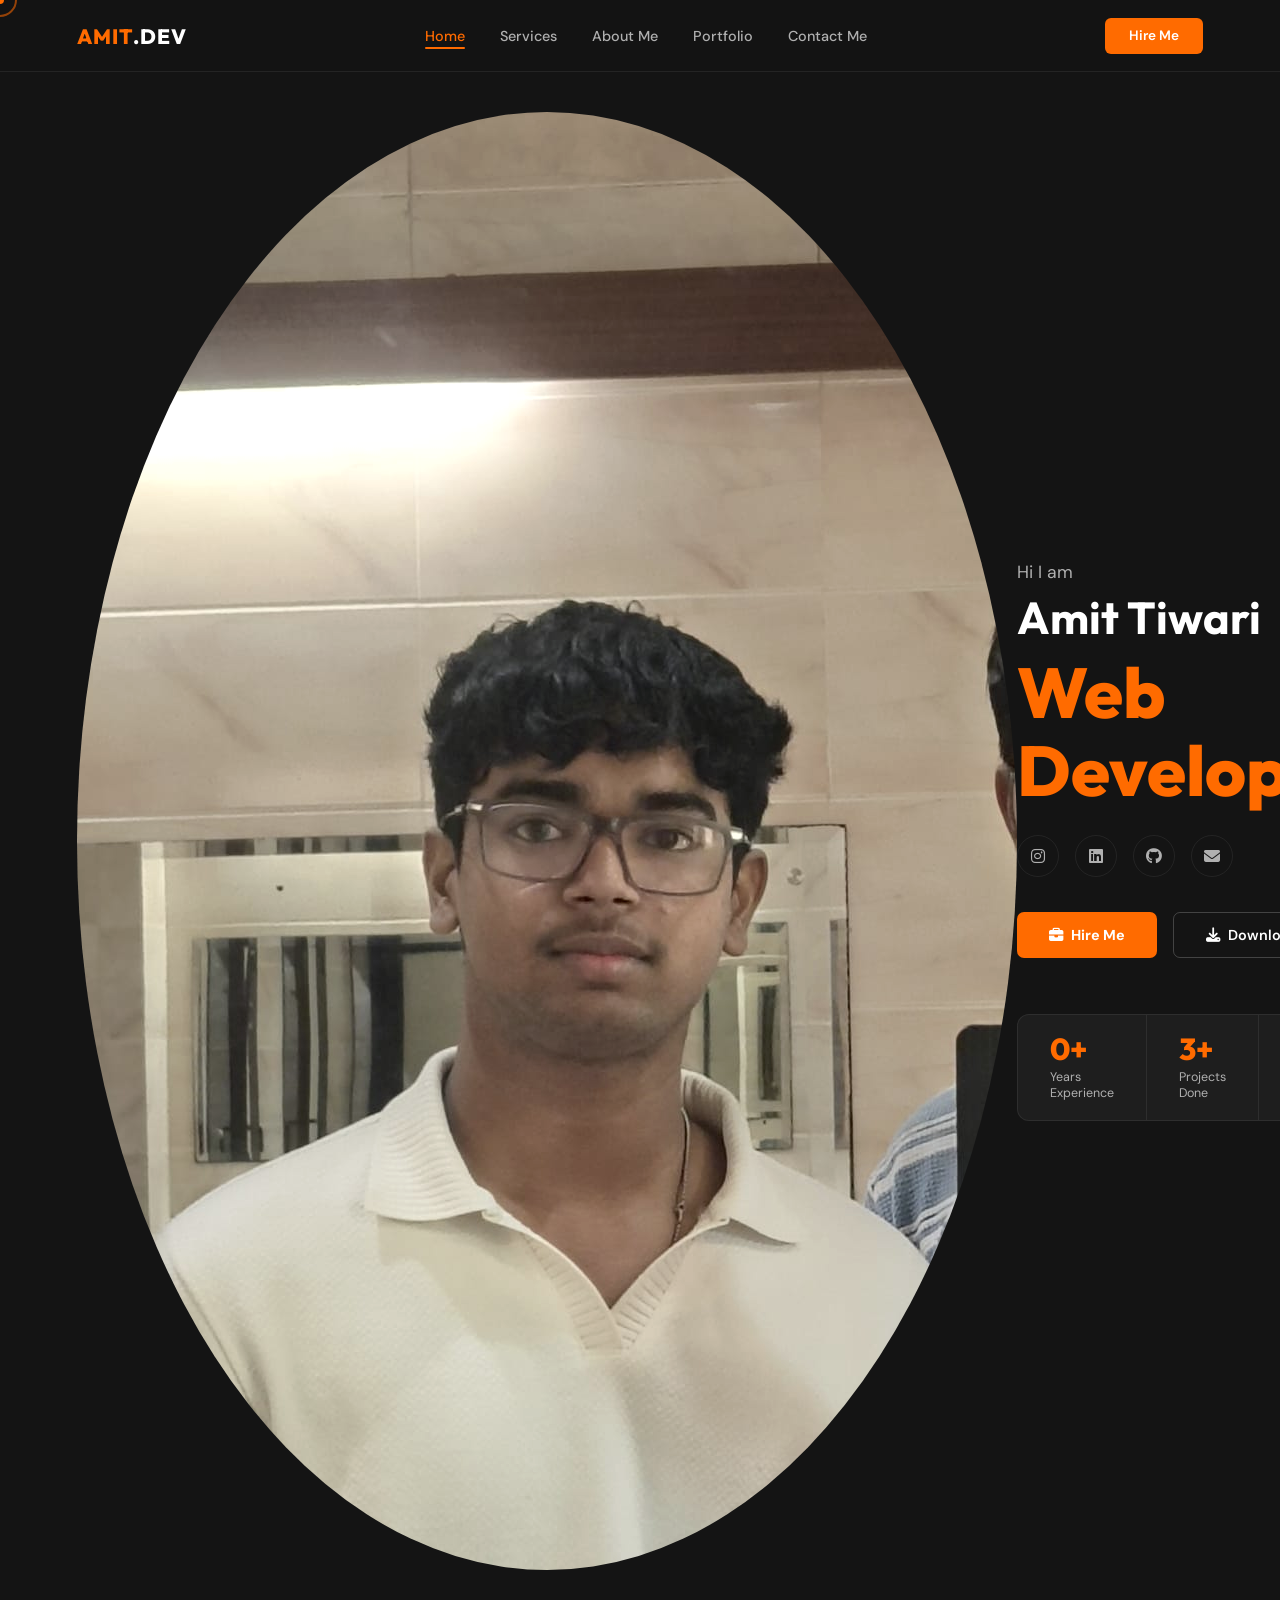
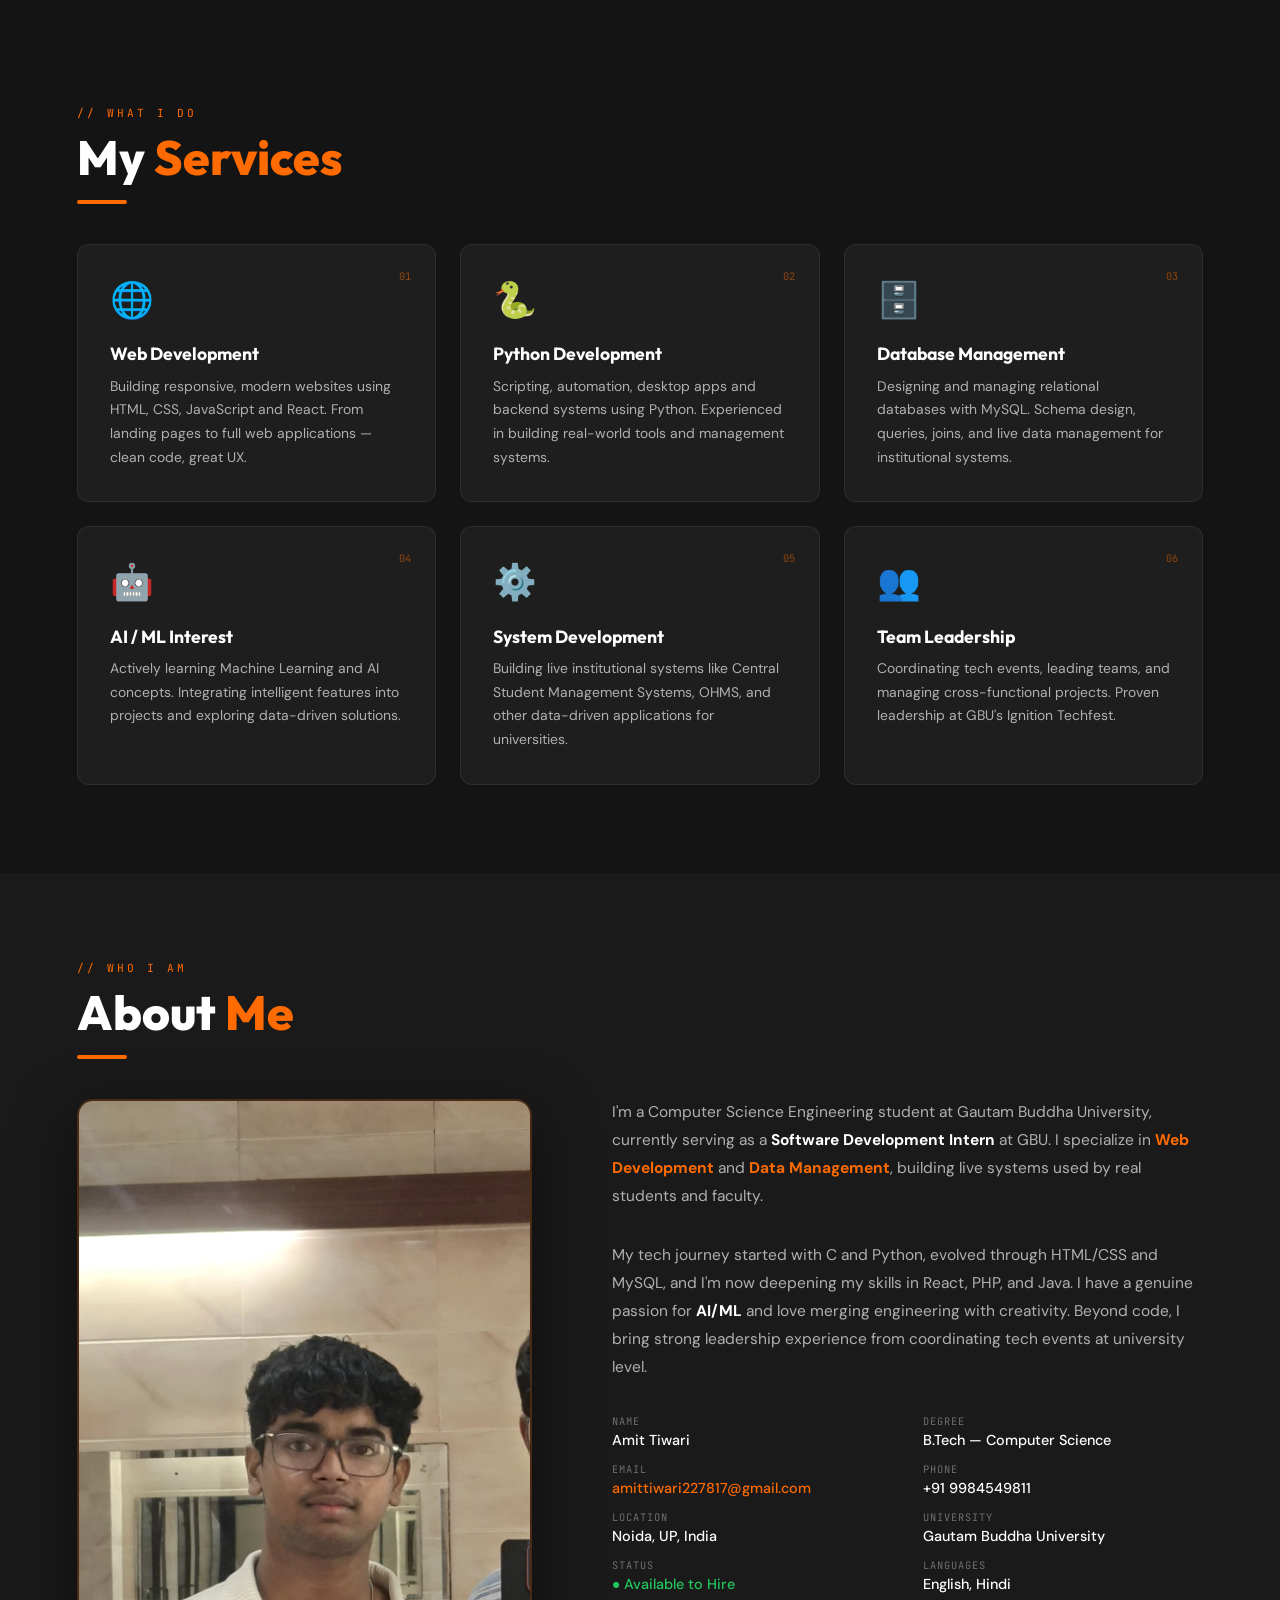
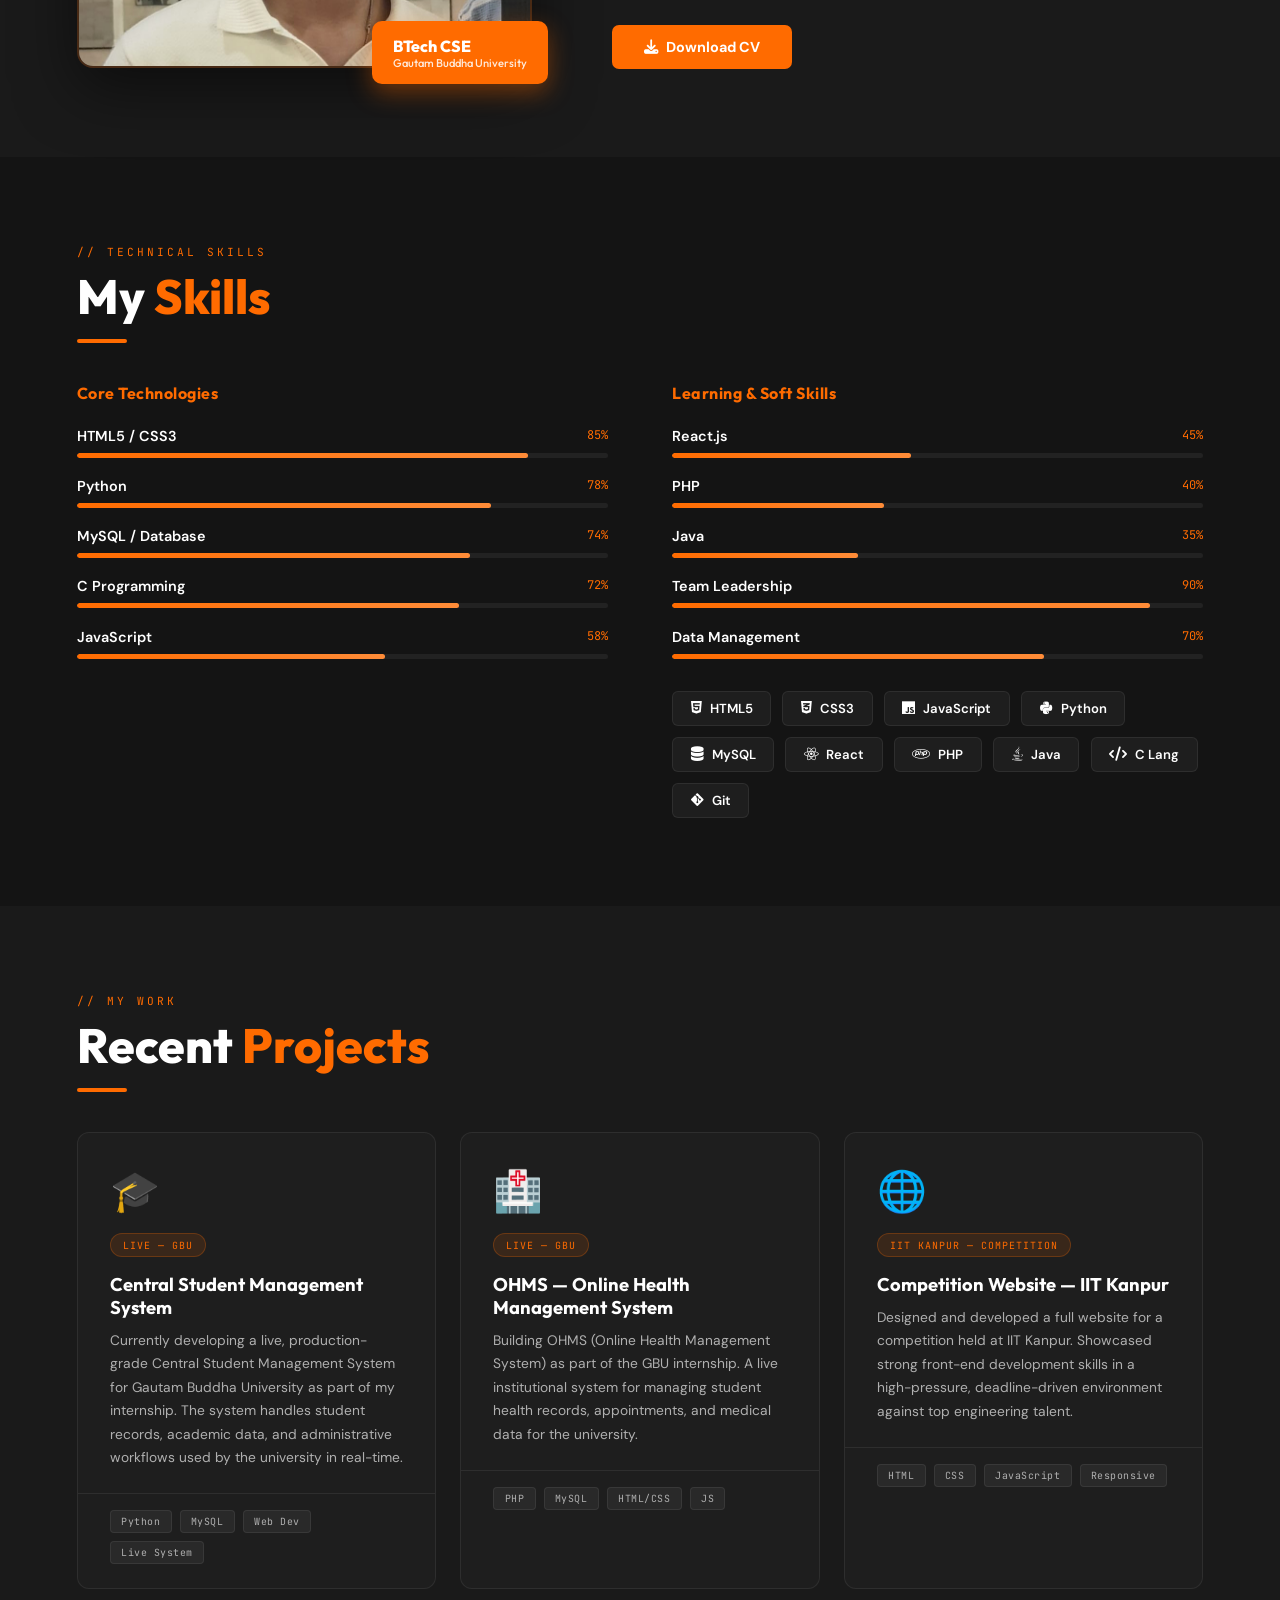
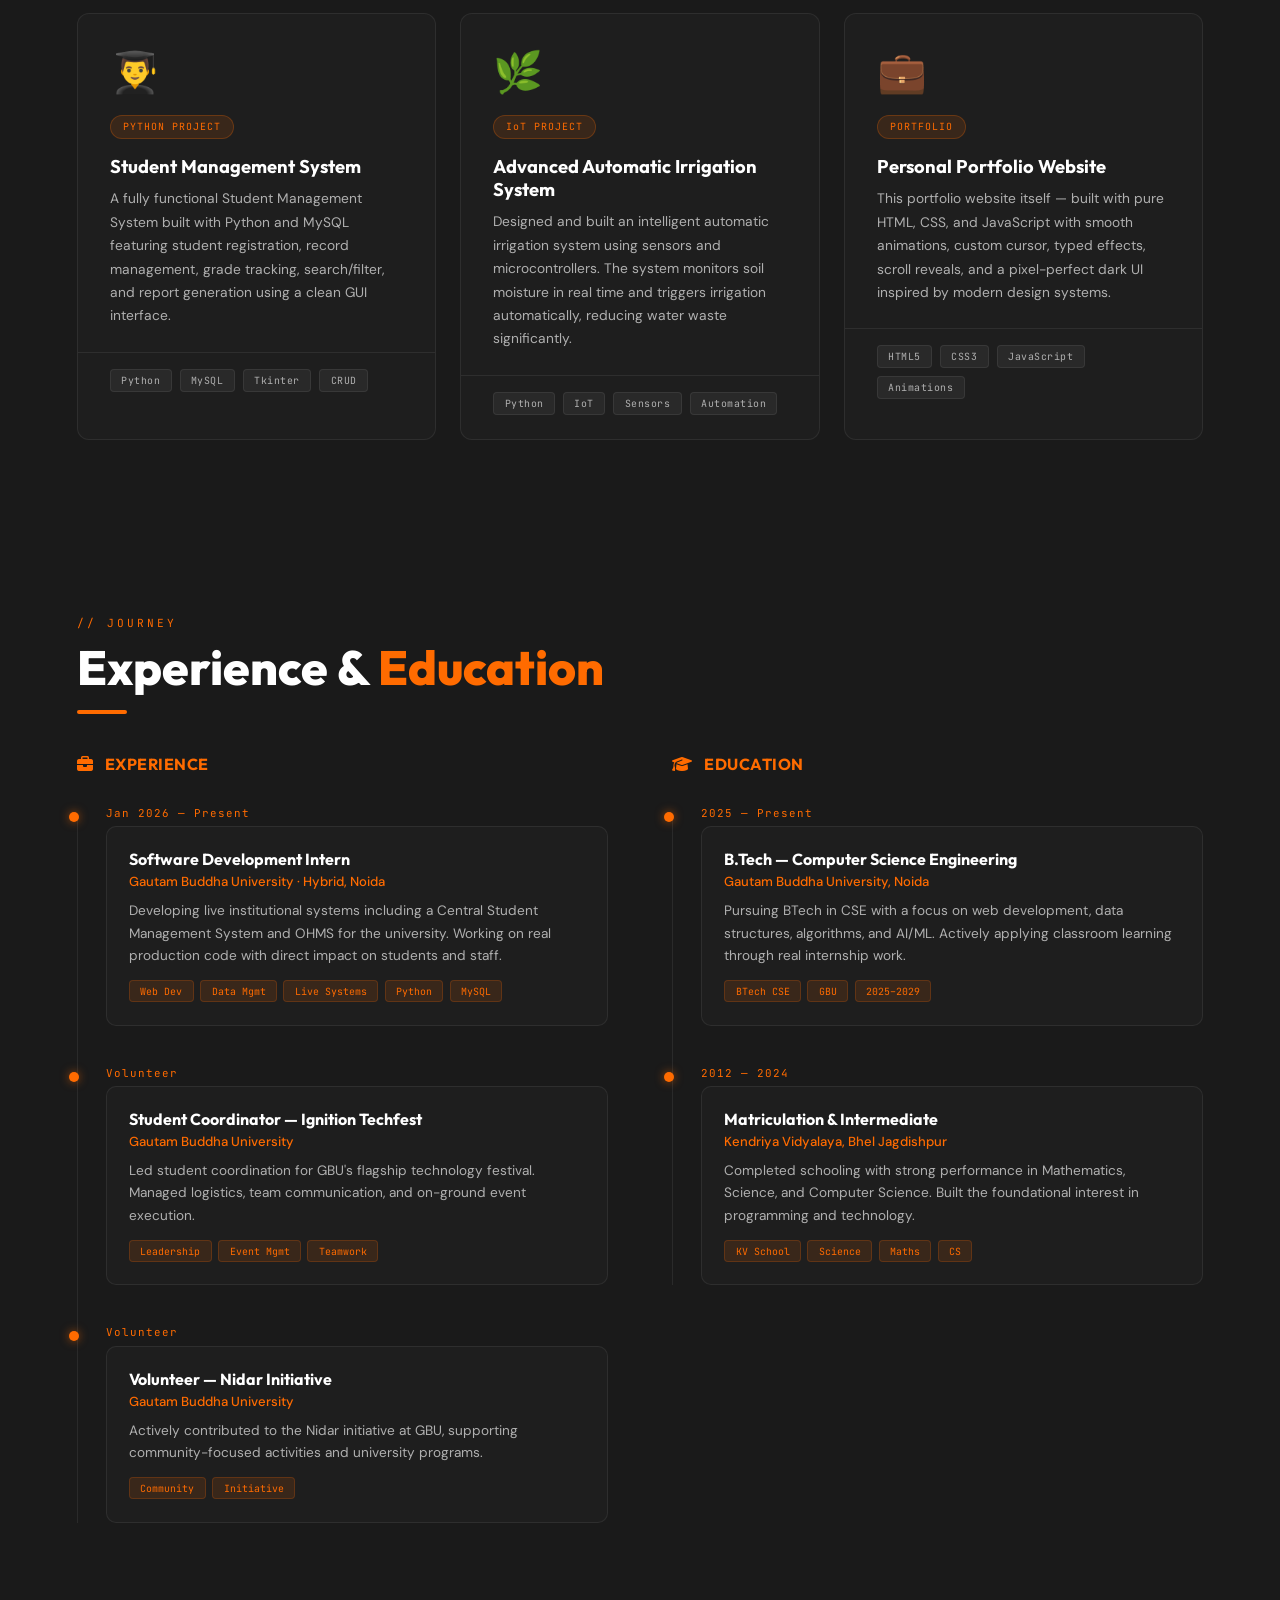
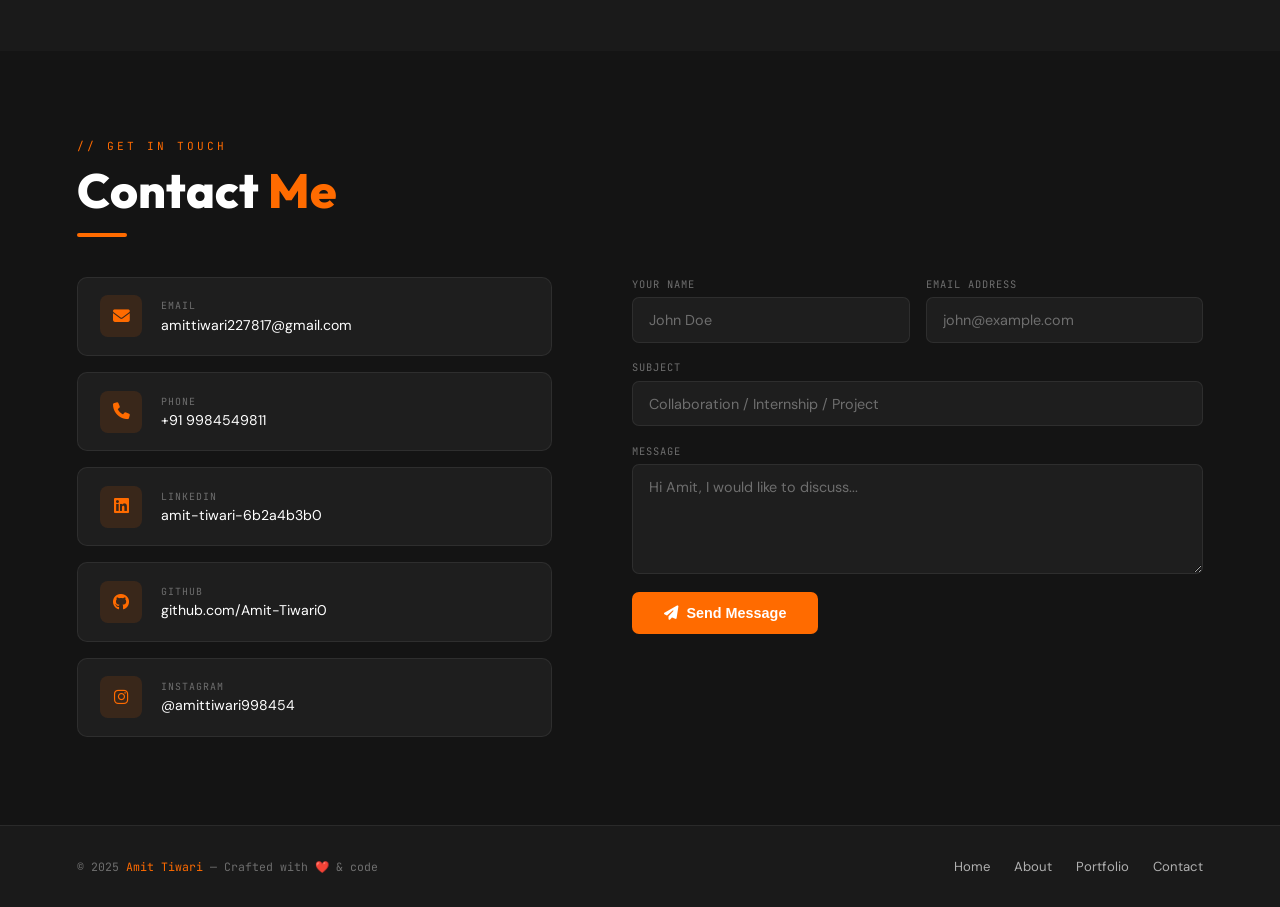
==== index.html @ 2ab27f6c "Rename index (2).html to index.html" ====
<!DOCTYPE html>
<html lang="en">
<head>
  <meta charset="UTF-8"/>
  <meta name="viewport" content="width=device-width, initial-scale=1.0"/>
  <title>Amit Tiwari — Web Developer & CSE Student</title>
  <link href="https://fonts.googleapis.com/css2?family=Outfit:wght@400;500;600;700;800;900&family=DM+Sans:wght@400;500;600&family=JetBrains+Mono:wght@400;500&display=swap" rel="stylesheet"/>
  <link rel="stylesheet" href="https://cdnjs.cloudflare.com/ajax/libs/font-awesome/6.5.0/css/all.min.css"/>
  <link rel="stylesheet" href="style.css"/>
</head>
<body>

<!-- CURSOR -->
<div class="cursor-dot"></div>
<div class="cursor-ring"></div>

<!-- NAVBAR -->
<nav id="navbar">
  <a href="#home" class="nav-logo">AMIT<span>.DEV</span></a>
  <ul class="nav-links">
    <li><a href="#home" class="active">Home</a></li>
    <li><a href="#services">Services</a></li>
    <li><a href="#about">About Me</a></li>
    <li><a href="#portfolio">Portfolio</a></li>
    <li><a href="#contact">Contact Me</a></li>
  </ul>
  <a href="#contact" class="nav-hire">Hire Me</a>
  <div class="hamburger" id="hamburger"><span></span><span></span><span></span></div>
</nav>

<!-- MOBILE NAV -->
<div class="mobile-nav" id="mobileNav">
  <span class="mobile-close" id="mobileClose"><i class="fas fa-times"></i></span>
  <a href="#home">Home</a>
  <a href="#services">Services</a>
  <a href="#about">About Me</a>
  <a href="#portfolio">Portfolio</a>
  <a href="#contact">Contact Me</a>
  <a href="#contact" class="btn-orange" style="margin-top:1rem;text-align:center;">Hire Me</a>
</div>

<!-- ====== HERO ====== -->
<section id="home">
  <div class="hero-bg-circle"></div>
  <div class="hero-bg-glow"></div>
  <img src="[data-uri]" alt="Amit Tiwari" class="hero-photo"/>

  <div class="hero-left">
    <p class="hero-greeting">Hi I am</p>
    <h1 class="hero-name">Amit Tiwari</h1>
    <h2 class="hero-role"><span id="typedRole"></span><span style="color:#fff;opacity:.5">|</span></h2>

    <div class="hero-socials">
      <a href="https://www.instagram.com/amittiwari998454" target="_blank"><i class="fab fa-instagram"></i></a>
      <a href="https://www.linkedin.com/in/amit-tiwari-6b2a4b3b0" target="_blank"><i class="fab fa-linkedin"></i></a>
      <a href="https://github.com/Amit-Tiwari0" target="_blank"><i class="fab fa-github"></i></a>
      <a href="mailto:amittiwari227817@gmail.com"><i class="fas fa-envelope"></i></a>
    </div>

    <div class="hero-btns">
      <a href="#contact" class="btn-orange"><i class="fas fa-briefcase"></i> Hire Me</a>
      <a href="[data-uri]" download="Amit_Tiwari_CV.pdf" class="btn-ghost"><i class="fas fa-download"></i> Download CV</a>
    </div>

    <div class="hero-stats">
      <div class="stat-item">
        <div class="stat-num" data-count="1" data-suffix="+">0+</div>
        <div class="stat-label">Years Experience</div>
      </div>
      <div class="stat-item">
        <div class="stat-num" data-count="5" data-suffix="+">0+</div>
        <div class="stat-label">Projects Done</div>
      </div>
      <div class="stat-item">
        <div class="stat-num" data-count="10" data-suffix="+">0+</div>
        <div class="stat-label">Technologies</div>
      </div>
    </div>
  </div>
</section>

<!-- ====== SERVICES ====== -->
<section id="services">
  <div class="sec-label reveal">// What I Do</div>
  <h2 class="sec-title reveal">My <span>Services</span></h2>
  <div class="orange-bar reveal"></div>
  <div class="services-grid">

    <div class="service-card reveal">
      <div class="service-num">01</div>
      <div class="service-icon">🌐</div>
      <div class="service-title">Web Development</div>
      <div class="service-desc">Building responsive, modern websites using HTML, CSS, JavaScript and React. From landing pages to full web applications — clean code, great UX.</div>
    </div>

    <div class="service-card reveal">
      <div class="service-num">02</div>
      <div class="service-icon">🐍</div>
      <div class="service-title">Python Development</div>
      <div class="service-desc">Scripting, automation, desktop apps and backend systems using Python. Experienced in building real-world tools and management systems.</div>
    </div>

    <div class="service-card reveal">
      <div class="service-num">03</div>
      <div class="service-icon">🗄️</div>
      <div class="service-title">Database Management</div>
      <div class="service-desc">Designing and managing relational databases with MySQL. Schema design, queries, joins, and live data management for institutional systems.</div>
    </div>

    <div class="service-card reveal">
      <div class="service-num">04</div>
      <div class="service-icon">🤖</div>
      <div class="service-title">AI / ML Interest</div>
      <div class="service-desc">Actively learning Machine Learning and AI concepts. Integrating intelligent features into projects and exploring data-driven solutions.</div>
    </div>

    <div class="service-card reveal">
      <div class="service-num">05</div>
      <div class="service-icon">⚙️</div>
      <div class="service-title">System Development</div>
      <div class="service-desc">Building live institutional systems like Central Student Management Systems, OHMS, and other data-driven applications for universities.</div>
    </div>

    <div class="service-card reveal">
      <div class="service-num">06</div>
      <div class="service-icon">👥</div>
      <div class="service-title">Team Leadership</div>
      <div class="service-desc">Coordinating tech events, leading teams, and managing cross-functional projects. Proven leadership at GBU's Ignition Techfest.</div>
    </div>

  </div>
</section>

<!-- ====== ABOUT ====== -->
<section id="about">
  <div class="sec-label reveal">// Who I Am</div>
  <h2 class="sec-title reveal">About <span>Me</span></h2>
  <div class="orange-bar reveal"></div>

  <div class="about-grid">
    <div class="about-img-wrap reveal">
      <div class="about-img-frame">
        <img src="[data-uri]" alt="Amit Tiwari"/>
      </div>
      <div class="about-img-badge">
        BTech CSE<span>Gautam Buddha University</span>
      </div>
    </div>

    <div class="about-text-area reveal">
      <p class="about-desc">
        I'm a Computer Science Engineering student at Gautam Buddha University, currently serving as a <strong style="color:#fff">Software Development Intern</strong> at GBU. I specialize in <strong style="color:#ff6b00">Web Development</strong> and <strong style="color:#ff6b00">Data Management</strong>, building live systems used by real students and faculty.
      </p>
      <p class="about-desc">
        My tech journey started with C and Python, evolved through HTML/CSS and MySQL, and I'm now deepening my skills in React, PHP, and Java. I have a genuine passion for <strong style="color:#fff">AI/ML</strong> and love merging engineering with creativity. Beyond code, I bring strong leadership experience from coordinating tech events at university level.
      </p>
      <div class="about-info-grid">
        <div class="about-info-item"><span class="info-key">Name</span><span class="info-val">Amit Tiwari</span></div>
        <div class="about-info-item"><span class="info-key">Degree</span><span class="info-val">B.Tech — Computer Science</span></div>
        <div class="about-info-item"><span class="info-key">Email</span><span class="info-val"><a href="mailto:amittiwari227817@gmail.com">amittiwari227817@gmail.com</a></span></div>
        <div class="about-info-item"><span class="info-key">Phone</span><span class="info-val">+91 9984549811</span></div>
        <div class="about-info-item"><span class="info-key">Location</span><span class="info-val">Noida, UP, India</span></div>
        <div class="about-info-item"><span class="info-key">University</span><span class="info-val">Gautam Buddha University</span></div>
        <div class="about-info-item"><span class="info-key">Status</span><span class="info-val" style="color:#22c55e">● Available to Hire</span></div>
        <div class="about-info-item"><span class="info-key">Languages</span><span class="info-val">English, Hindi</span></div>
      </div>
      <a href="[data-uri]" download="Amit_Tiwari_CV.pdf" class="btn-orange"><i class="fas fa-download"></i> Download CV</a>
    </div>
  </div>
</section>

<!-- ====== SKILLS ====== -->
<section id="skills">
  <div class="sec-label reveal">// Technical Skills</div>
  <h2 class="sec-title reveal">My <span>Skills</span></h2>
  <div class="orange-bar reveal"></div>

  <div class="skills-layout reveal">
    <div>
      <div class="skill-category-title">Core Technologies</div>
      <div class="skill-items">
        <div class="skill-item"><div class="skill-top"><span class="skill-name-text">HTML5 / CSS3</span><span class="skill-pct">85%</span></div><div class="skill-bar-bg"><div class="skill-bar-fill" data-pct="85"></div></div></div>
        <div class="skill-item"><div class="skill-top"><span class="skill-name-text">Python</span><span class="skill-pct">78%</span></div><div class="skill-bar-bg"><div class="skill-bar-fill" data-pct="78"></div></div></div>
        <div class="skill-item"><div class="skill-top"><span class="skill-name-text">MySQL / Database</span><span class="skill-pct">74%</span></div><div class="skill-bar-bg"><div class="skill-bar-fill" data-pct="74"></div></div></div>
        <div class="skill-item"><div class="skill-top"><span class="skill-name-text">C Programming</span><span class="skill-pct">72%</span></div><div class="skill-bar-bg"><div class="skill-bar-fill" data-pct="72"></div></div></div>
        <div class="skill-item"><div class="skill-top"><span class="skill-name-text">JavaScript</span><span class="skill-pct">58%</span></div><div class="skill-bar-bg"><div class="skill-bar-fill" data-pct="58"></div></div></div>
      </div>
    </div>
    <div>
      <div class="skill-category-title">Learning & Soft Skills</div>
      <div class="skill-items">
        <div class="skill-item"><div class="skill-top"><span class="skill-name-text">React.js</span><span class="skill-pct">45%</span></div><div class="skill-bar-bg"><div class="skill-bar-fill" data-pct="45"></div></div></div>
        <div class="skill-item"><div class="skill-top"><span class="skill-name-text">PHP</span><span class="skill-pct">40%</span></div><div class="skill-bar-bg"><div class="skill-bar-fill" data-pct="40"></div></div></div>
        <div class="skill-item"><div class="skill-top"><span class="skill-name-text">Java</span><span class="skill-pct">35%</span></div><div class="skill-bar-bg"><div class="skill-bar-fill" data-pct="35"></div></div></div>
        <div class="skill-item"><div class="skill-top"><span class="skill-name-text">Team Leadership</span><span class="skill-pct">90%</span></div><div class="skill-bar-bg"><div class="skill-bar-fill" data-pct="90"></div></div></div>
        <div class="skill-item"><div class="skill-top"><span class="skill-name-text">Data Management</span><span class="skill-pct">70%</span></div><div class="skill-bar-bg"><div class="skill-bar-fill" data-pct="70"></div></div></div>
      </div>
      <div class="skills-tags" style="margin-top:2rem">
        <span class="skills-tag"><i class="fab fa-html5"></i> HTML5</span>
        <span class="skills-tag"><i class="fab fa-css3-alt"></i> CSS3</span>
        <span class="skills-tag"><i class="fab fa-js"></i> JavaScript</span>
        <span class="skills-tag"><i class="fab fa-python"></i> Python</span>
        <span class="skills-tag"><i class="fas fa-database"></i> MySQL</span>
        <span class="skills-tag"><i class="fab fa-react"></i> React</span>
        <span class="skills-tag"><i class="fab fa-php"></i> PHP</span>
        <span class="skills-tag"><i class="fab fa-java"></i> Java</span>
        <span class="skills-tag"><i class="fas fa-code"></i> C Lang</span>
        <span class="skills-tag"><i class="fab fa-git-alt"></i> Git</span>
      </div>
    </div>
  </div>
</section>

<!-- ====== PORTFOLIO ====== -->
<section id="portfolio">
  <div class="sec-label reveal">// My Work</div>
  <h2 class="sec-title reveal">Recent <span>Projects</span></h2>
  <div class="orange-bar reveal"></div>

  <div class="projects-grid">

    <div class="project-card reveal">
      <div class="project-header">
        <div class="project-icon">🎓</div>
        <div class="project-badge">LIVE — GBU</div>
        <div class="project-title">Central Student Management System</div>
        <div class="project-desc">Currently developing a live, production-grade Central Student Management System for Gautam Buddha University as part of my internship. The system handles student records, academic data, and administrative workflows used by the university in real-time.</div>
      </div>
      <div class="project-footer">
        <span class="tech-tag">Python</span><span class="tech-tag">MySQL</span><span class="tech-tag">Web Dev</span><span class="tech-tag">Live System</span>
      </div>
    </div>

    <div class="project-card reveal">
      <div class="project-header">
        <div class="project-icon">🏥</div>
        <div class="project-badge">LIVE — GBU</div>
        <div class="project-title">OHMS — Online Health Management System</div>
        <div class="project-desc">Building OHMS (Online Health Management System) as part of the GBU internship. A live institutional system for managing student health records, appointments, and medical data for the university.</div>
      </div>
      <div class="project-footer">
        <span class="tech-tag">PHP</span><span class="tech-tag">MySQL</span><span class="tech-tag">HTML/CSS</span><span class="tech-tag">JS</span>
      </div>
    </div>

    <div class="project-card reveal">
      <div class="project-header">
        <div class="project-icon">🌐</div>
        <div class="project-badge">IIT KANPUR — COMPETITION</div>
        <div class="project-title">Competition Website — IIT Kanpur</div>
        <div class="project-desc">Designed and developed a full website for a competition held at IIT Kanpur. Showcased strong front-end development skills in a high-pressure, deadline-driven environment against top engineering talent.</div>
      </div>
      <div class="project-footer">
        <span class="tech-tag">HTML</span><span class="tech-tag">CSS</span><span class="tech-tag">JavaScript</span><span class="tech-tag">Responsive</span>
      </div>
    </div>

    <div class="project-card reveal">
      <div class="project-header">
        <div class="project-icon">👨‍🎓</div>
        <div class="project-badge">PYTHON PROJECT</div>
        <div class="project-title">Student Management System</div>
        <div class="project-desc">A fully functional Student Management System built with Python and MySQL featuring student registration, record management, grade tracking, search/filter, and report generation using a clean GUI interface.</div>
      </div>
      <div class="project-footer">
        <span class="tech-tag">Python</span><span class="tech-tag">MySQL</span><span class="tech-tag">Tkinter</span><span class="tech-tag">CRUD</span>
      </div>
    </div>

    <div class="project-card reveal">
      <div class="project-header">
        <div class="project-icon">🌿</div>
        <div class="project-badge">IoT PROJECT</div>
        <div class="project-title">Advanced Automatic Irrigation System</div>
        <div class="project-desc">Designed and built an intelligent automatic irrigation system using sensors and microcontrollers. The system monitors soil moisture in real time and triggers irrigation automatically, reducing water waste significantly.</div>
      </div>
      <div class="project-footer">
        <span class="tech-tag">Python</span><span class="tech-tag">IoT</span><span class="tech-tag">Sensors</span><span class="tech-tag">Automation</span>
      </div>
    </div>

    <div class="project-card reveal">
      <div class="project-header">
        <div class="project-icon">💼</div>
        <div class="project-badge">PORTFOLIO</div>
        <div class="project-title">Personal Portfolio Website</div>
        <div class="project-desc">This portfolio website itself — built with pure HTML, CSS, and JavaScript with smooth animations, custom cursor, typed effects, scroll reveals, and a pixel-perfect dark UI inspired by modern design systems.</div>
      </div>
      <div class="project-footer">
        <span class="tech-tag">HTML5</span><span class="tech-tag">CSS3</span><span class="tech-tag">JavaScript</span><span class="tech-tag">Animations</span>
      </div>
    </div>

  </div>
</section>

<!-- ====== EXPERIENCE ====== -->
<section id="experience">
  <div class="sec-label reveal">// Journey</div>
  <h2 class="sec-title reveal">Experience &amp; <span>Education</span></h2>
  <div class="orange-bar reveal"></div>

  <div class="exp-grid">
    <div class="reveal">
      <div class="exp-heading"><i class="fas fa-briefcase" style="margin-right:.5rem"></i> Experience</div>
      <div class="timeline">

        <div class="tl-item">
          <div class="tl-date">Jan 2026 — Present</div>
          <div class="tl-card">
            <div class="tl-title">Software Development Intern</div>
            <div class="tl-org">Gautam Buddha University · Hybrid, Noida</div>
            <div class="tl-desc">Developing live institutional systems including a Central Student Management System and OHMS for the university. Working on real production code with direct impact on students and staff.</div>
            <div class="tl-tags"><span class="tl-tag">Web Dev</span><span class="tl-tag">Data Mgmt</span><span class="tl-tag">Live Systems</span><span class="tl-tag">Python</span><span class="tl-tag">MySQL</span></div>
          </div>
        </div>

        <div class="tl-item">
          <div class="tl-date">Volunteer</div>
          <div class="tl-card">
            <div class="tl-title">Student Coordinator — Ignition Techfest</div>
            <div class="tl-org">Gautam Buddha University</div>
            <div class="tl-desc">Led student coordination for GBU's flagship technology festival. Managed logistics, team communication, and on-ground event execution.</div>
            <div class="tl-tags"><span class="tl-tag">Leadership</span><span class="tl-tag">Event Mgmt</span><span class="tl-tag">Teamwork</span></div>
          </div>
        </div>

        <div class="tl-item">
          <div class="tl-date">Volunteer</div>
          <div class="tl-card">
            <div class="tl-title">Volunteer — Nidar Initiative</div>
            <div class="tl-org">Gautam Buddha University</div>
            <div class="tl-desc">Actively contributed to the Nidar initiative at GBU, supporting community-focused activities and university programs.</div>
            <div class="tl-tags"><span class="tl-tag">Community</span><span class="tl-tag">Initiative</span></div>
          </div>
        </div>

      </div>
    </div>

    <div class="reveal">
      <div class="exp-heading"><i class="fas fa-graduation-cap" style="margin-right:.5rem"></i> Education</div>
      <div class="timeline">

        <div class="tl-item">
          <div class="tl-date">2025 — Present</div>
          <div class="tl-card">
            <div class="tl-title">B.Tech — Computer Science Engineering</div>
            <div class="tl-org">Gautam Buddha University, Noida</div>
            <div class="tl-desc">Pursuing BTech in CSE with a focus on web development, data structures, algorithms, and AI/ML. Actively applying classroom learning through real internship work.</div>
            <div class="tl-tags"><span class="tl-tag">BTech CSE</span><span class="tl-tag">GBU</span><span class="tl-tag">2025–2029</span></div>
          </div>
        </div>

        <div class="tl-item">
          <div class="tl-date">2012 — 2024</div>
          <div class="tl-card">
            <div class="tl-title">Matriculation &amp; Intermediate</div>
            <div class="tl-org">Kendriya Vidyalaya, Bhel Jagdishpur</div>
            <div class="tl-desc">Completed schooling with strong performance in Mathematics, Science, and Computer Science. Built the foundational interest in programming and technology.</div>
            <div class="tl-tags"><span class="tl-tag">KV School</span><span class="tl-tag">Science</span><span class="tl-tag">Maths</span><span class="tl-tag">CS</span></div>
          </div>
        </div>

      </div>
    </div>
  </div>
</section>

<!-- ====== CONTACT ====== -->
<section id="contact">
  <div class="sec-label reveal">// Get In Touch</div>
  <h2 class="sec-title reveal">Contact <span>Me</span></h2>
  <div class="orange-bar reveal"></div>

  <div class="contact-wrapper">
    <div class="contact-links reveal">
      <a href="mailto:amittiwari227817@gmail.com" class="contact-link">
        <div class="c-icon"><i class="fas fa-envelope"></i></div>
        <div><div class="c-label">Email</div><div class="c-value">amittiwari227817@gmail.com</div></div>
      </a>
      <a href="tel:+919984549811" class="contact-link">
        <div class="c-icon"><i class="fas fa-phone"></i></div>
        <div><div class="c-label">Phone</div><div class="c-value">+91 9984549811</div></div>
      </a>
      <a href="https://www.linkedin.com/in/amit-tiwari-6b2a4b3b0" target="_blank" class="contact-link">
        <div class="c-icon"><i class="fab fa-linkedin"></i></div>
        <div><div class="c-label">LinkedIn</div><div class="c-value">amit-tiwari-6b2a4b3b0</div></div>
      </a>
      <a href="https://github.com/Amit-Tiwari0" target="_blank" class="contact-link">
        <div class="c-icon"><i class="fab fa-github"></i></div>
        <div><div class="c-label">GitHub</div><div class="c-value">github.com/Amit-Tiwari0</div></div>
      </a>
      <a href="https://www.instagram.com/amittiwari998454" target="_blank" class="contact-link">
        <div class="c-icon"><i class="fab fa-instagram"></i></div>
        <div><div class="c-label">Instagram</div><div class="c-value">@amittiwari998454</div></div>
      </a>
    </div>

    <div class="reveal">
      <form class="contact-form" id="contactForm">
        <div class="form-row">
          <div class="f-group"><label class="f-label">Your Name</label><input type="text" class="f-input" placeholder="John Doe" required/></div>
          <div class="f-group"><label class="f-label">Email Address</label><input type="email" class="f-input" placeholder="john@example.com" required/></div>
        </div>
        <div class="f-group"><label class="f-label">Subject</label><input type="text" class="f-input" placeholder="Collaboration / Internship / Project" required/></div>
        <div class="f-group"><label class="f-label">Message</label><textarea class="f-textarea" placeholder="Hi Amit, I would like to discuss..." required></textarea></div>
        <button type="submit" id="submitBtn" class="btn-orange form-submit"><i class="fas fa-paper-plane"></i> Send Message</button>
      </form>
    </div>
  </div>
</section>

<!-- FOOTER -->
<footer>
  <div class="footer-copy">© 2025 <span>Amit Tiwari</span> — Crafted with ❤️ &amp; code</div>
  <div class="footer-links">
    <a href="#home">Home</a>
    <a href="#about">About</a>
    <a href="#portfolio">Portfolio</a>
    <a href="#contact">Contact</a>
  </div>
</footer>

<!-- BACK TO TOP -->
<button id="btt" onclick="window.scrollTo({top:0,behavior:'smooth'})"><i class="fas fa-arrow-up"></i></button>

<script src="script.js"></script>
</body>
</html>
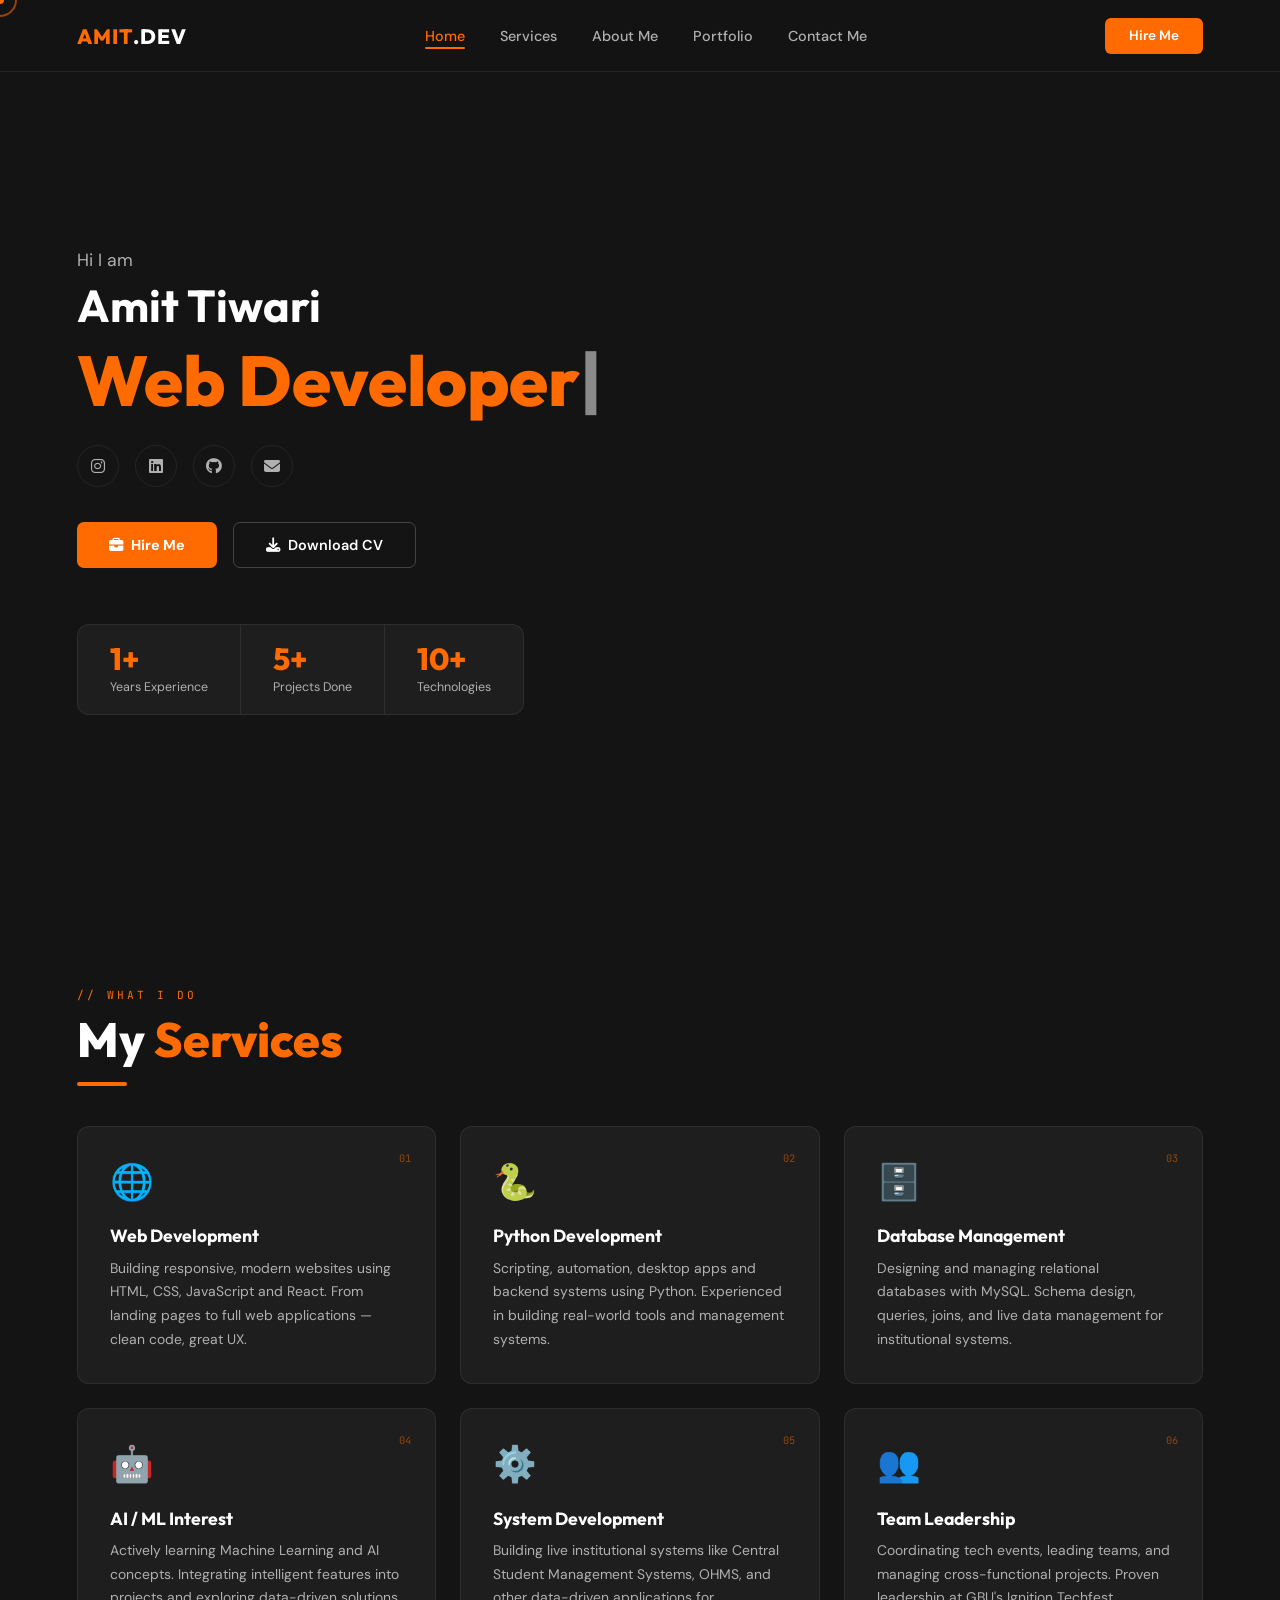
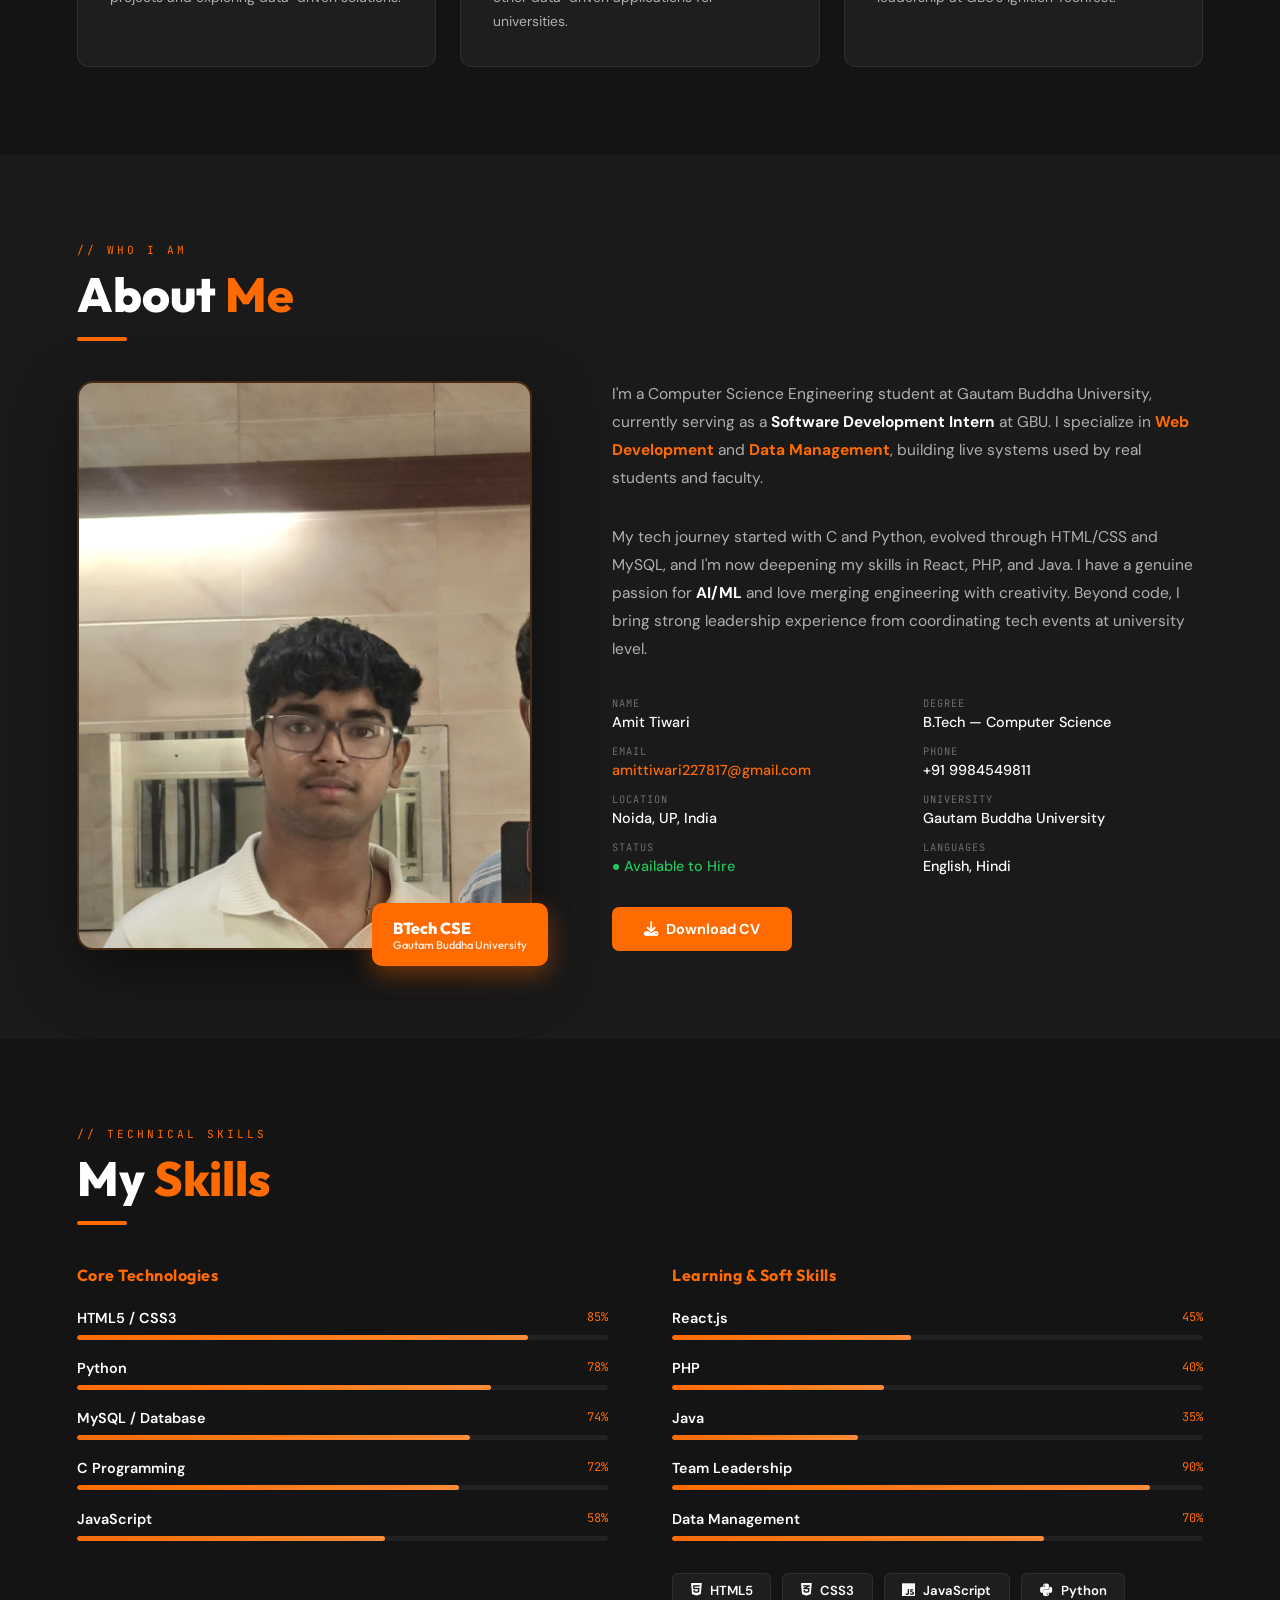
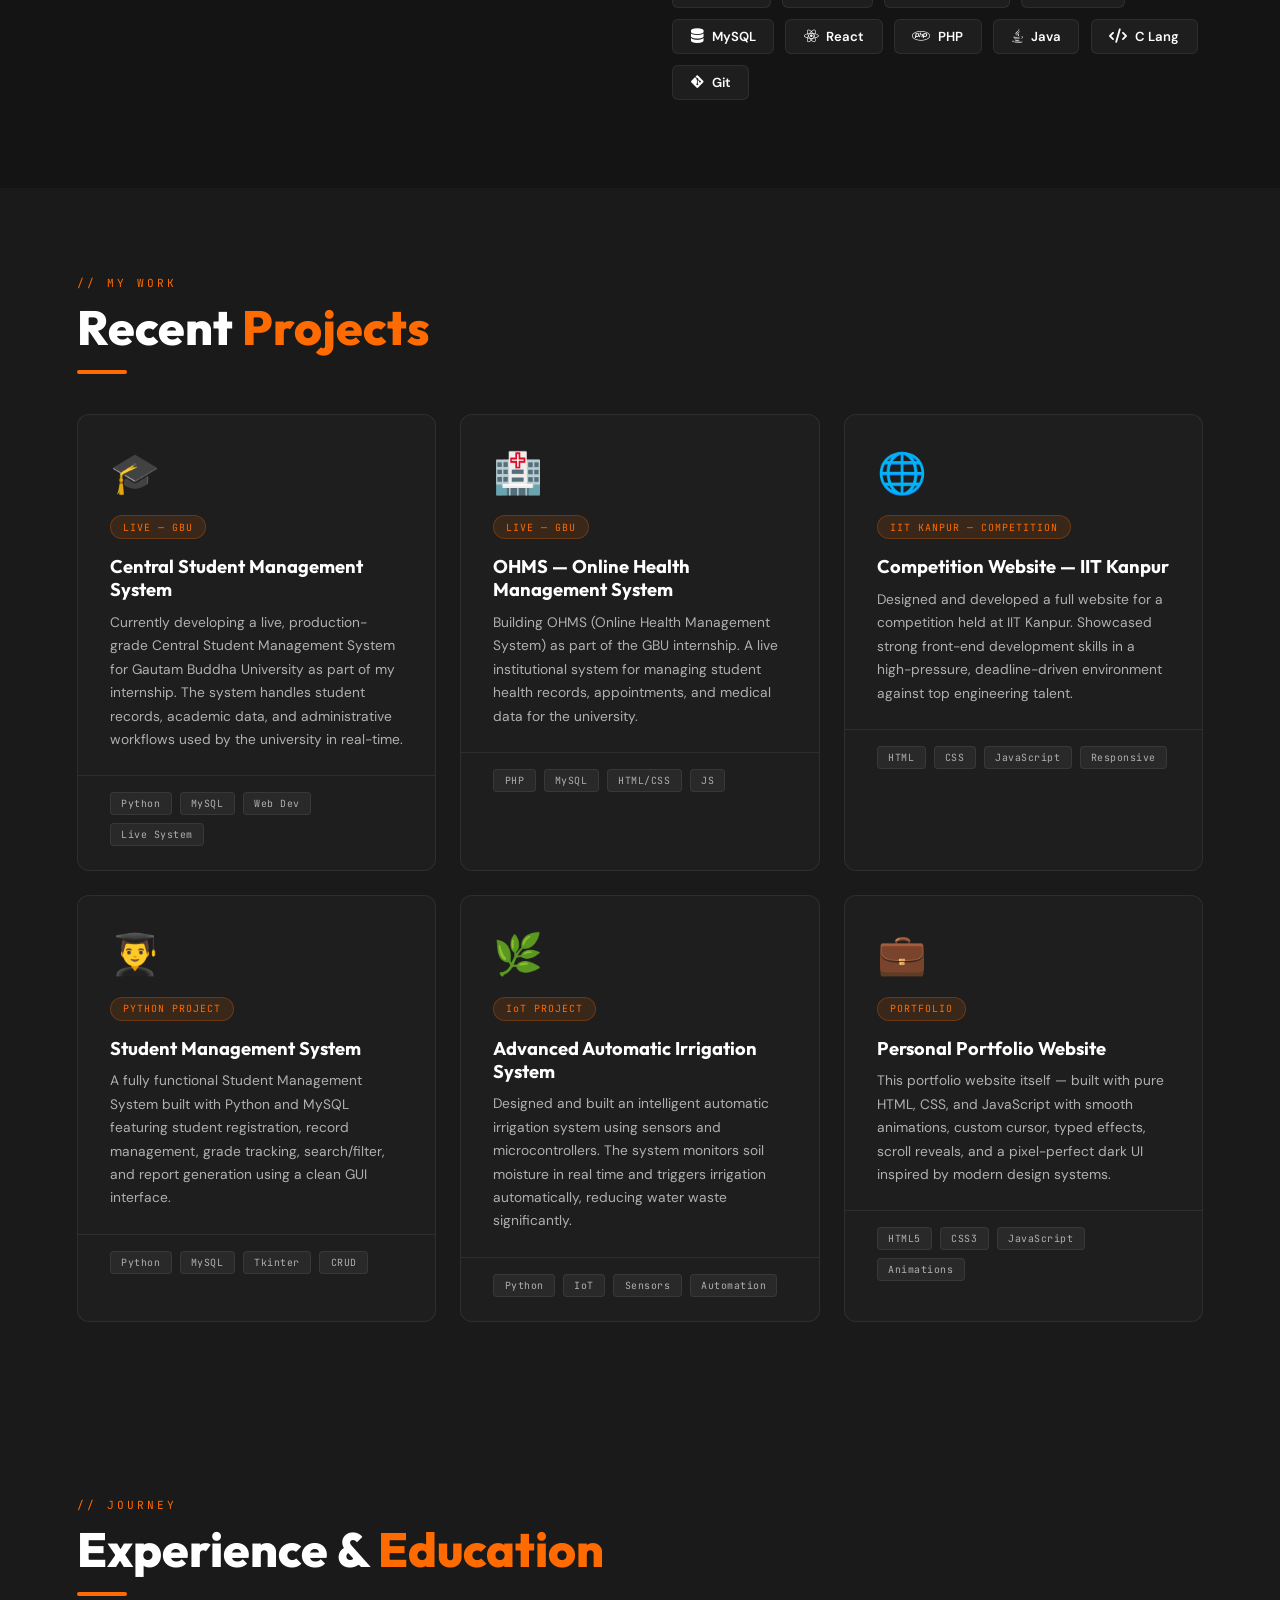
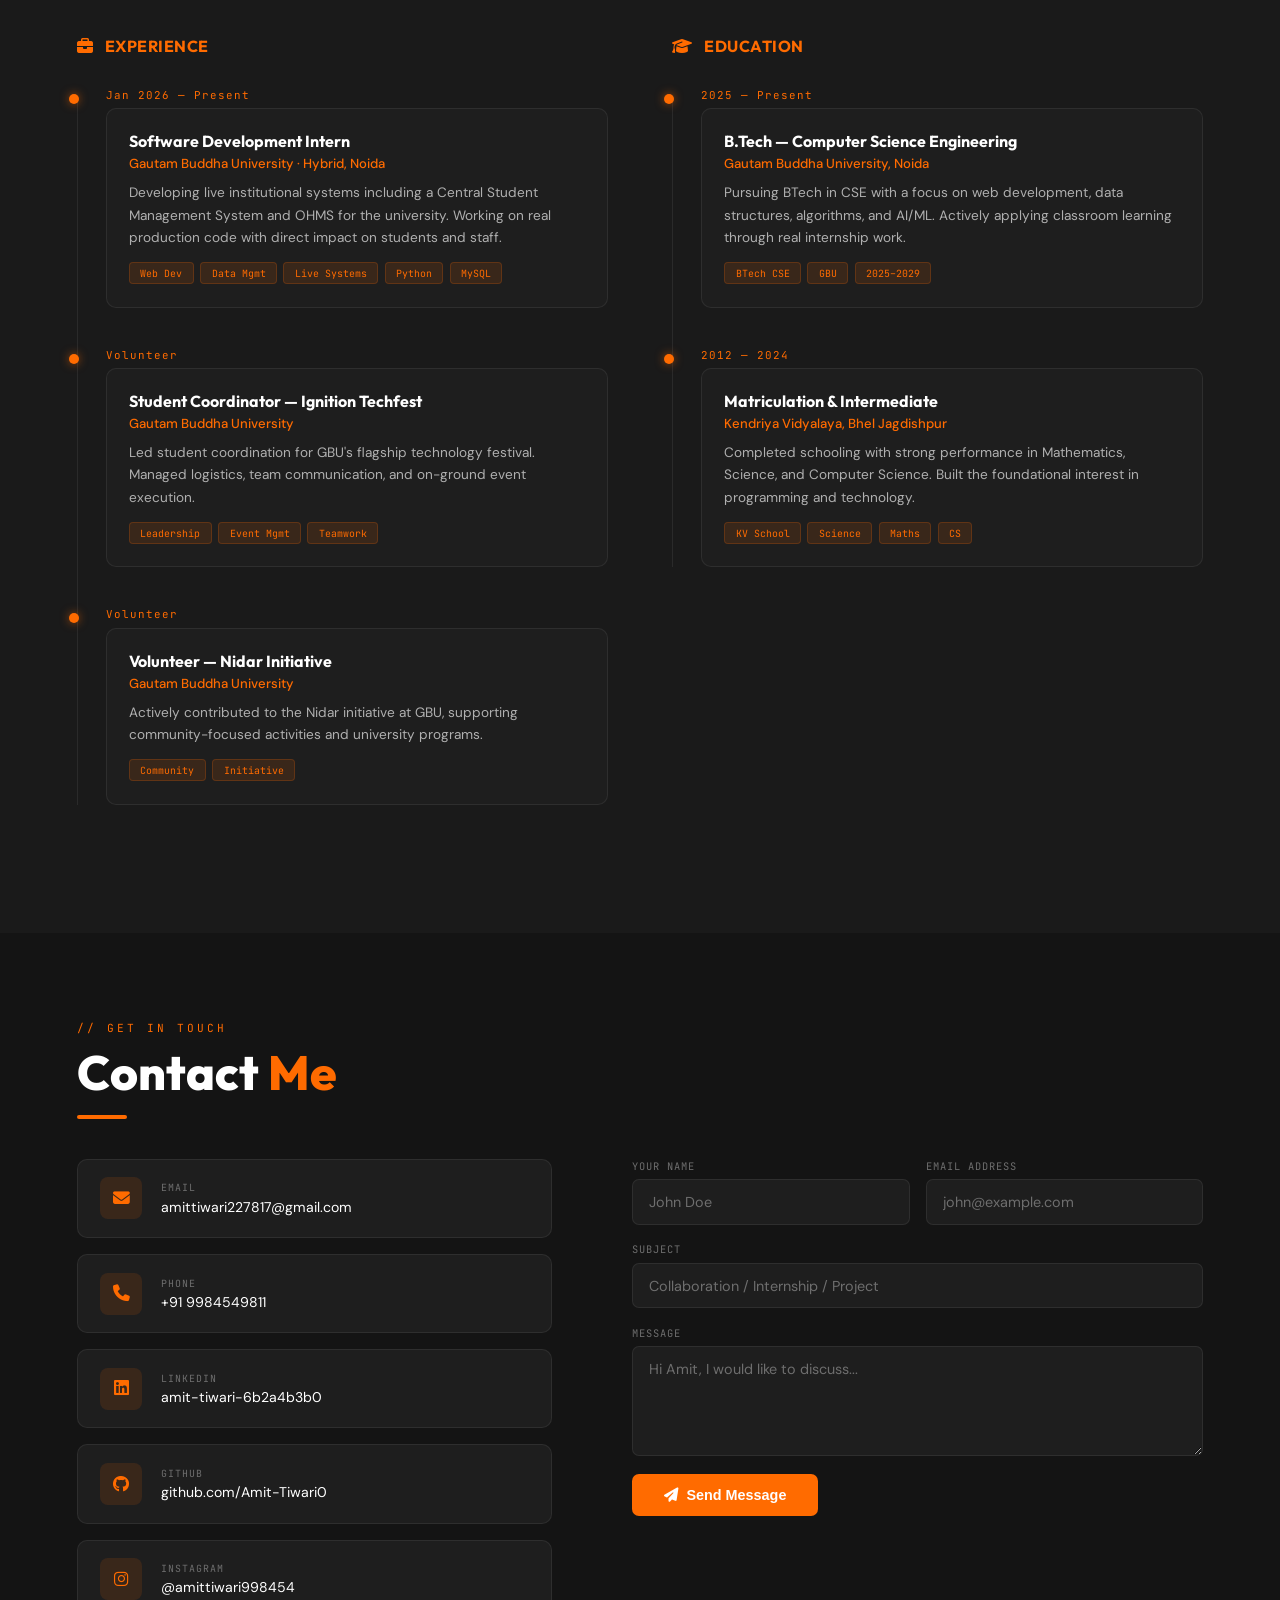
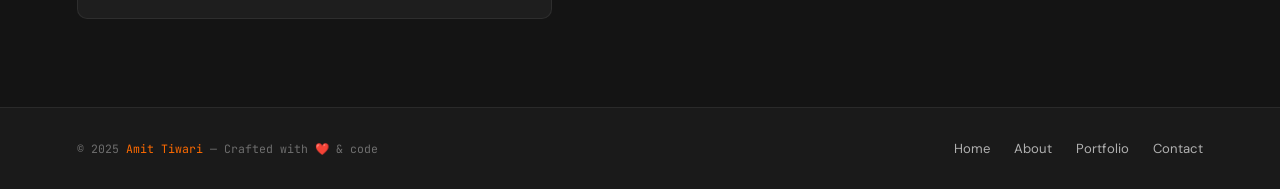
==== commit 751bd427: "Update index.html" ====
--- a/index.html
+++ b/index.html
@@ -43,7 +43,6 @@
 <section id="home">
   <div class="hero-bg-circle"></div>
   <div class="hero-bg-glow"></div>
-  <img src="[data-uri]" alt="Amit Tiwari" class="hero-photo"/>
 
   <div class="hero-left">
     <p class="hero-greeting">Hi I am</p>
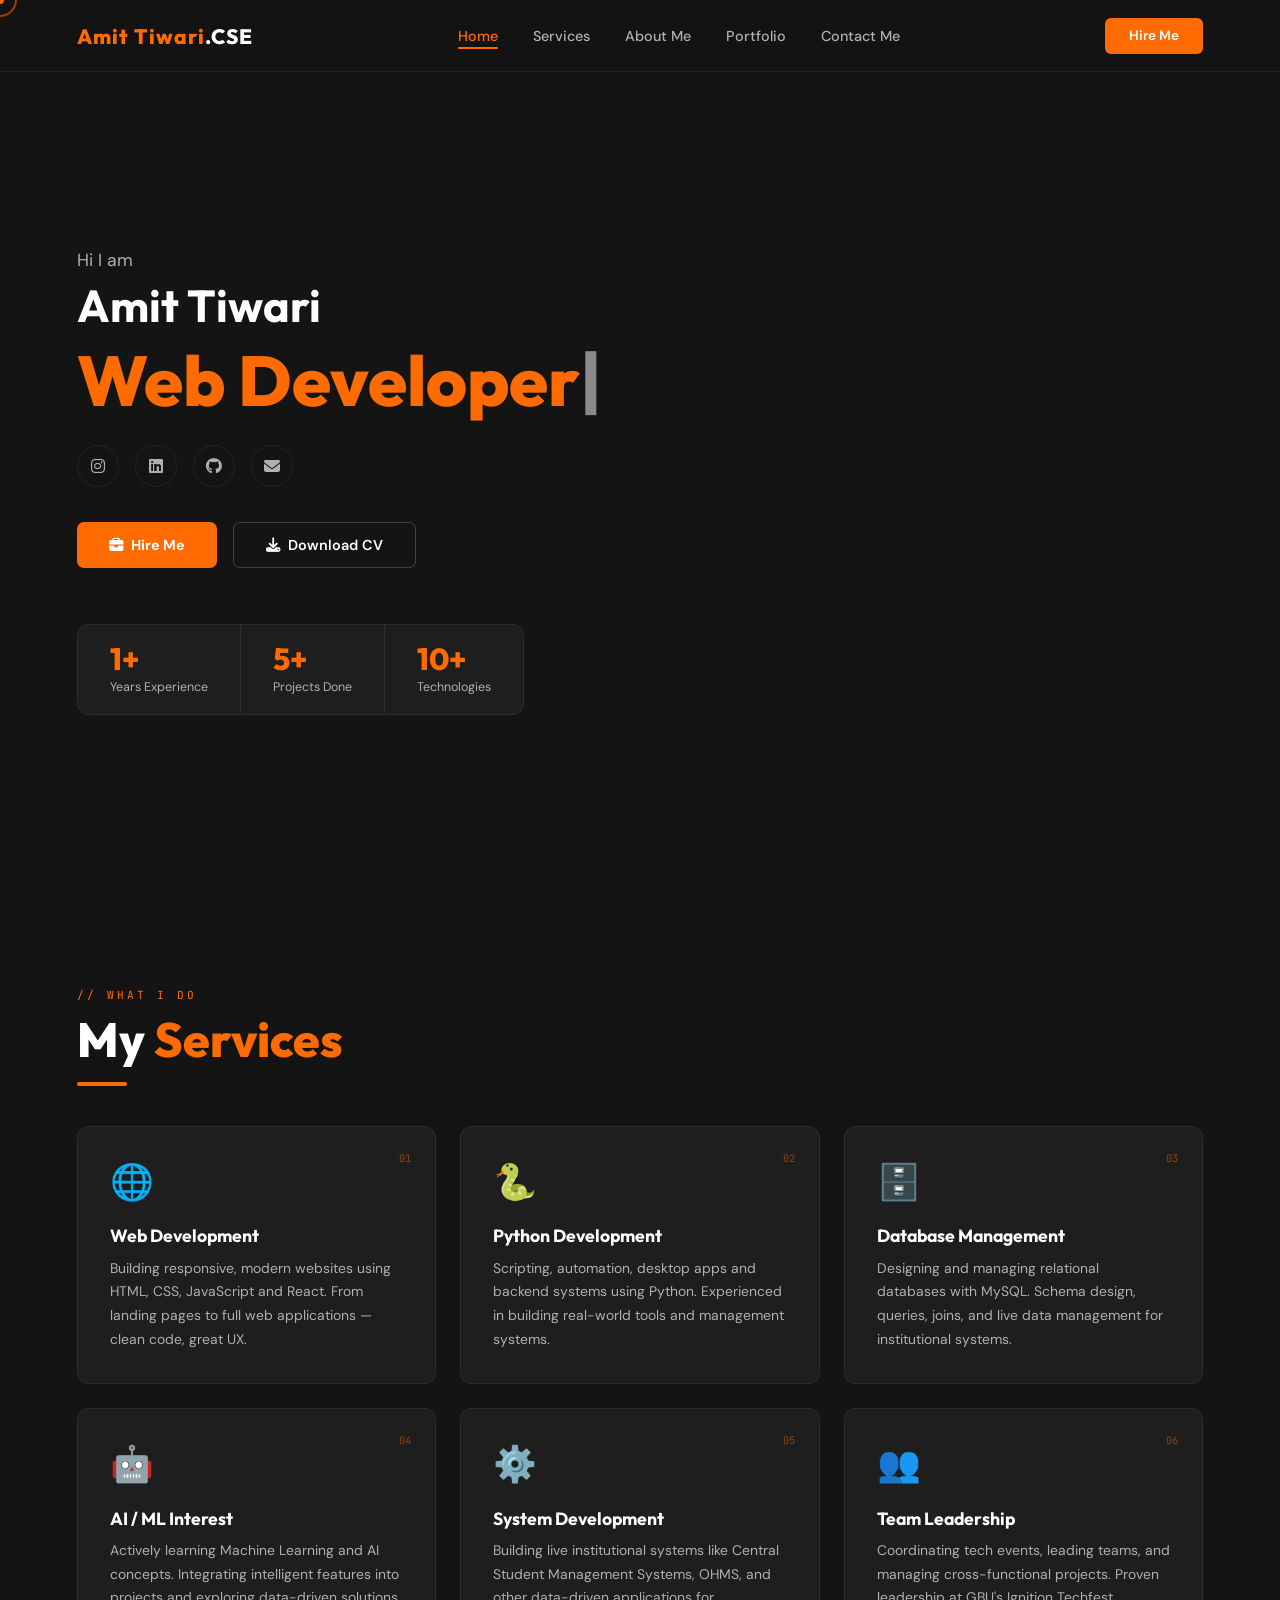
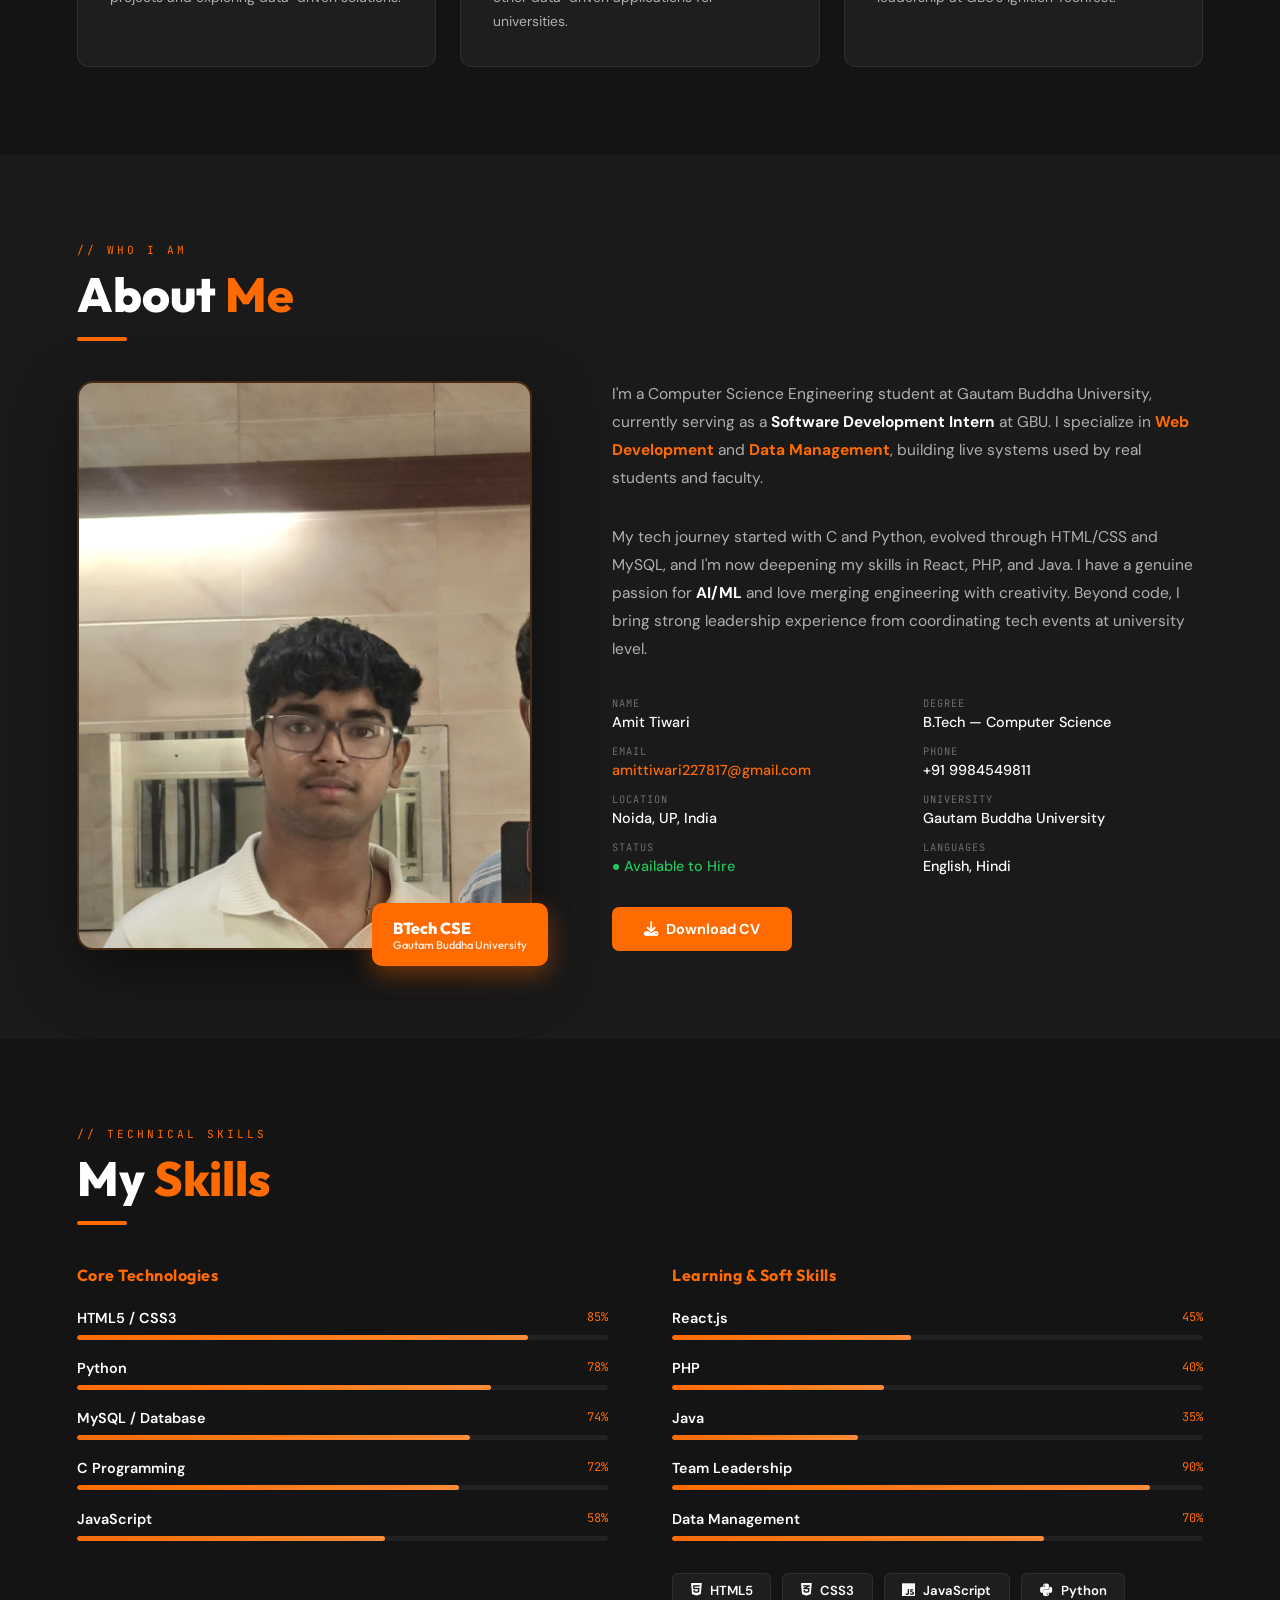
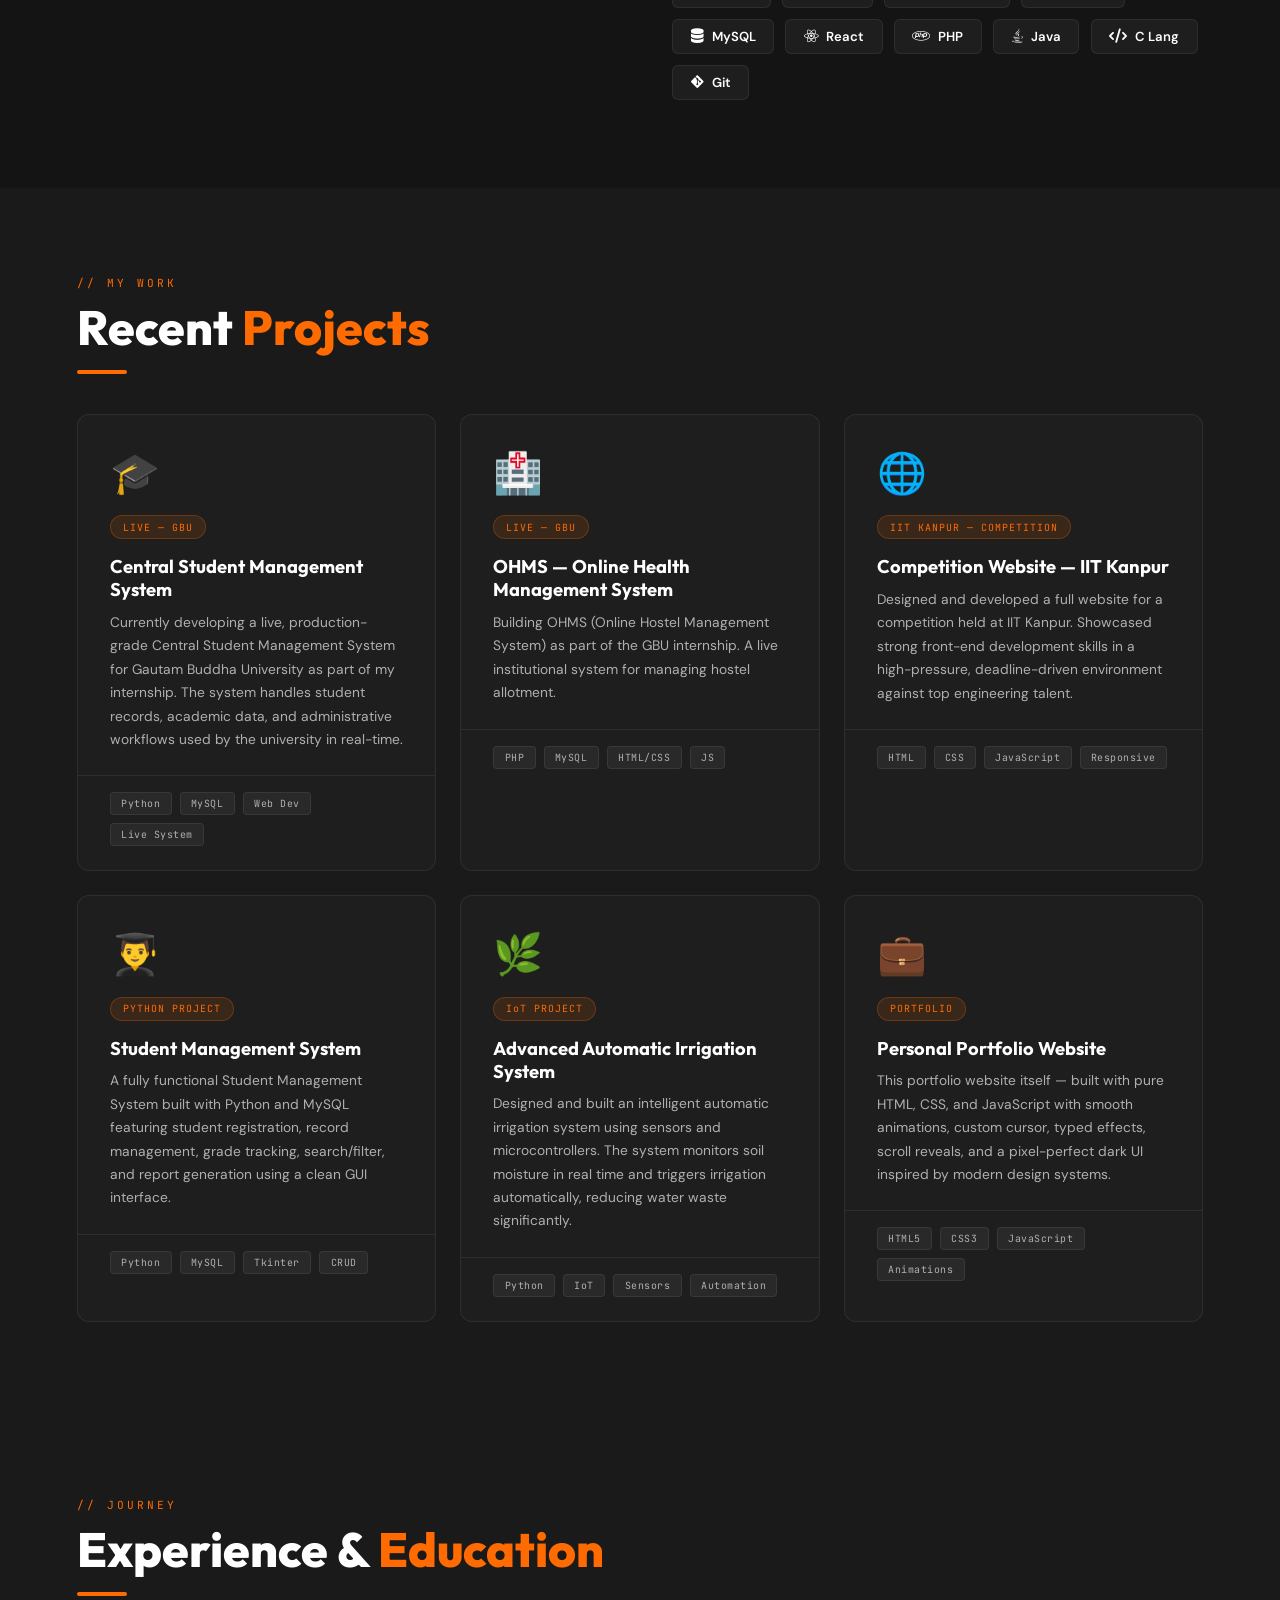
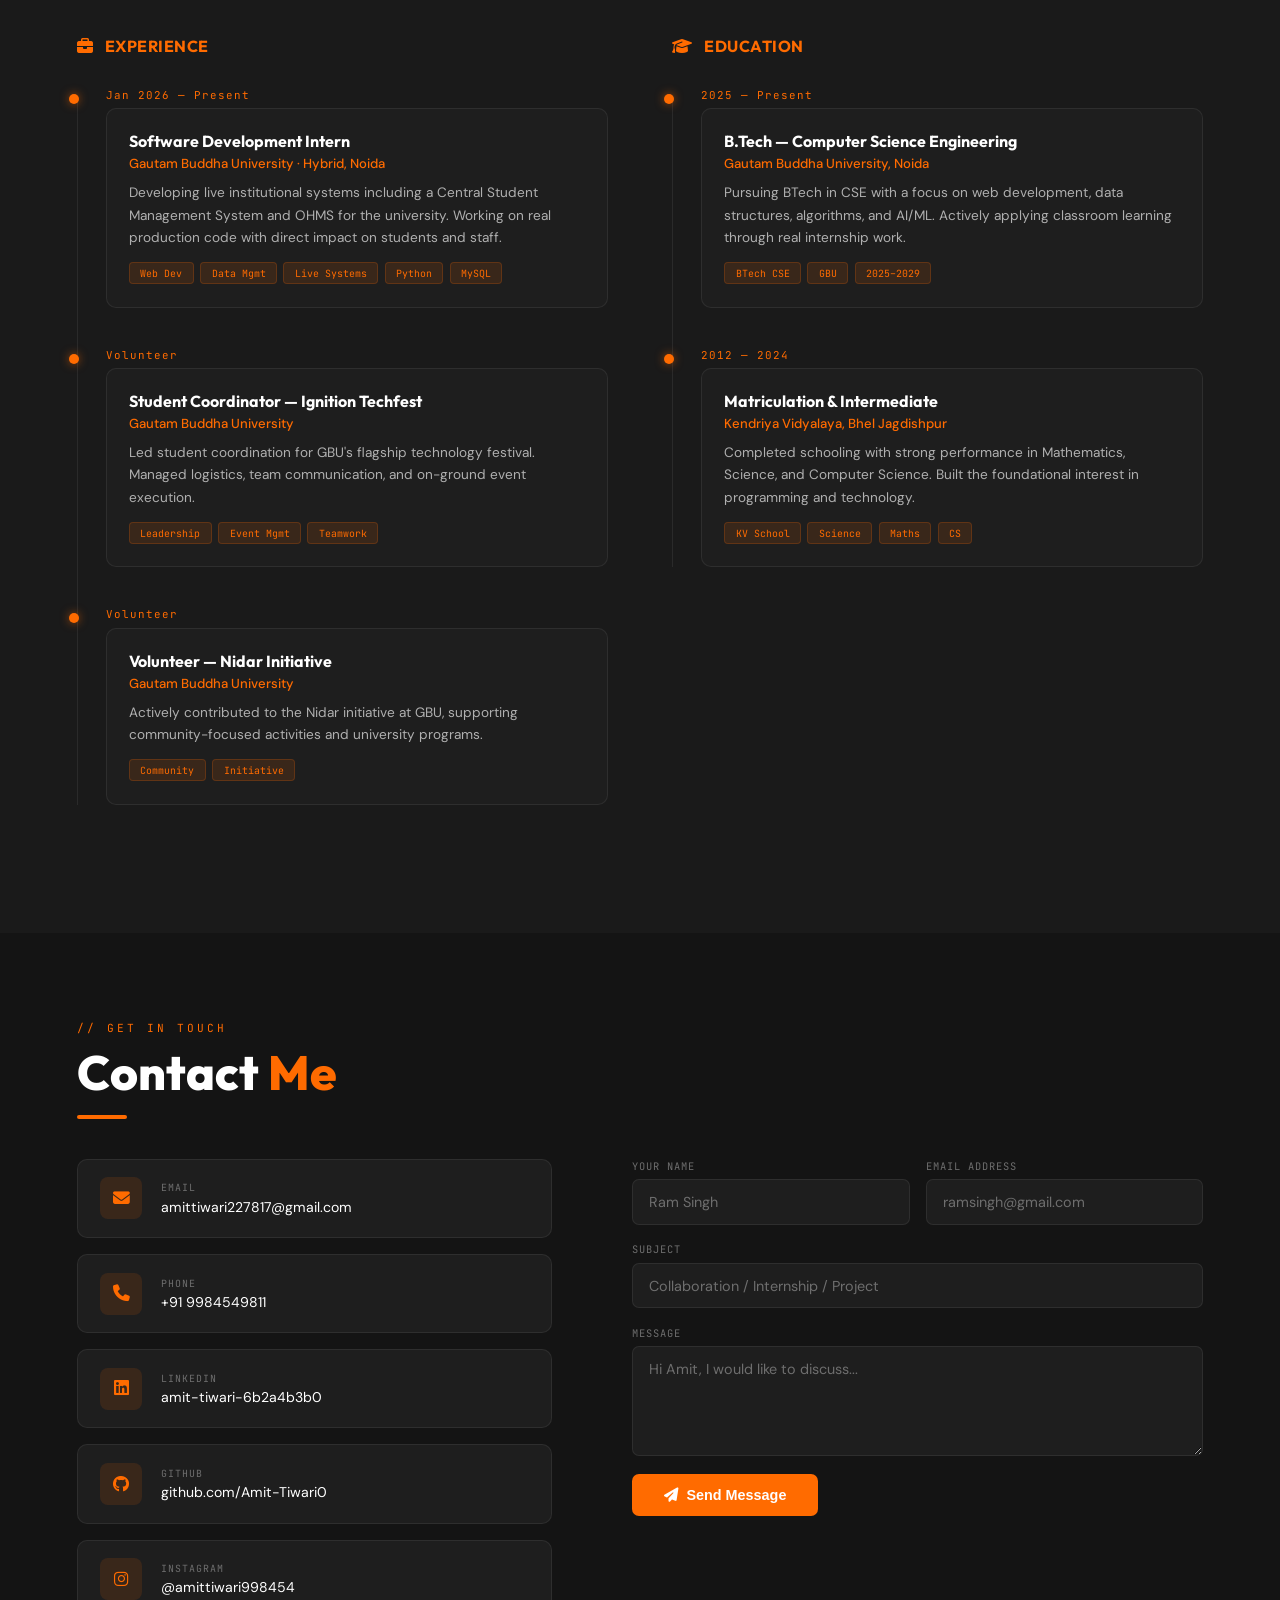
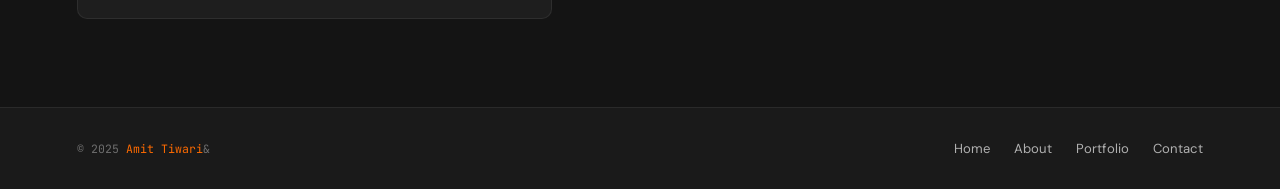
==== commit a142df35: "Update index.html" ====
--- a/index.html
+++ b/index.html
@@ -9,14 +9,13 @@
   <link rel="stylesheet" href="style.css"/>
 </head>
 <body>
-
 <!-- CURSOR -->
 <div class="cursor-dot"></div>
 <div class="cursor-ring"></div>
 
 <!-- NAVBAR -->
 <nav id="navbar">
-  <a href="#home" class="nav-logo">AMIT<span>.DEV</span></a>
+  <a href="#home" class="nav-logo">Amit Tiwari<span>.CSE</span></a>
   <ul class="nav-links">
     <li><a href="#home" class="active">Home</a></li>
     <li><a href="#services">Services</a></li>
@@ -235,7 +234,7 @@
         <div class="project-icon">🏥</div>
         <div class="project-badge">LIVE — GBU</div>
         <div class="project-title">OHMS — Online Health Management System</div>
-        <div class="project-desc">Building OHMS (Online Health Management System) as part of the GBU internship. A live institutional system for managing student health records, appointments, and medical data for the university.</div>
+        <div class="project-desc">Building OHMS (Online Hostel Management System) as part of the GBU internship. A live institutional system for managing hostel allotment.</div>
       </div>
       <div class="project-footer">
         <span class="tech-tag">PHP</span><span class="tech-tag">MySQL</span><span class="tech-tag">HTML/CSS</span><span class="tech-tag">JS</span>
@@ -399,8 +398,8 @@
     <div class="reveal">
       <form class="contact-form" id="contactForm">
         <div class="form-row">
-          <div class="f-group"><label class="f-label">Your Name</label><input type="text" class="f-input" placeholder="John Doe" required/></div>
-          <div class="f-group"><label class="f-label">Email Address</label><input type="email" class="f-input" placeholder="john@example.com" required/></div>
+          <div class="f-group"><label class="f-label">Your Name</label><input type="text" class="f-input" placeholder="Ram Singh" required/></div>
+          <div class="f-group"><label class="f-label">Email Address</label><input type="email" class="f-input" placeholder="ramsingh@gmail.com" required/></div>
         </div>
         <div class="f-group"><label class="f-label">Subject</label><input type="text" class="f-input" placeholder="Collaboration / Internship / Project" required/></div>
         <div class="f-group"><label class="f-label">Message</label><textarea class="f-textarea" placeholder="Hi Amit, I would like to discuss..." required></textarea></div>
@@ -412,7 +411,7 @@
 
 <!-- FOOTER -->
 <footer>
-  <div class="footer-copy">© 2025 <span>Amit Tiwari</span> — Crafted with ❤️ &amp; code</div>
+  <div class="footer-copy">© 2025 <span>Amit Tiwari</span>&amp; </div>
   <div class="footer-links">
     <a href="#home">Home</a>
     <a href="#about">About</a>
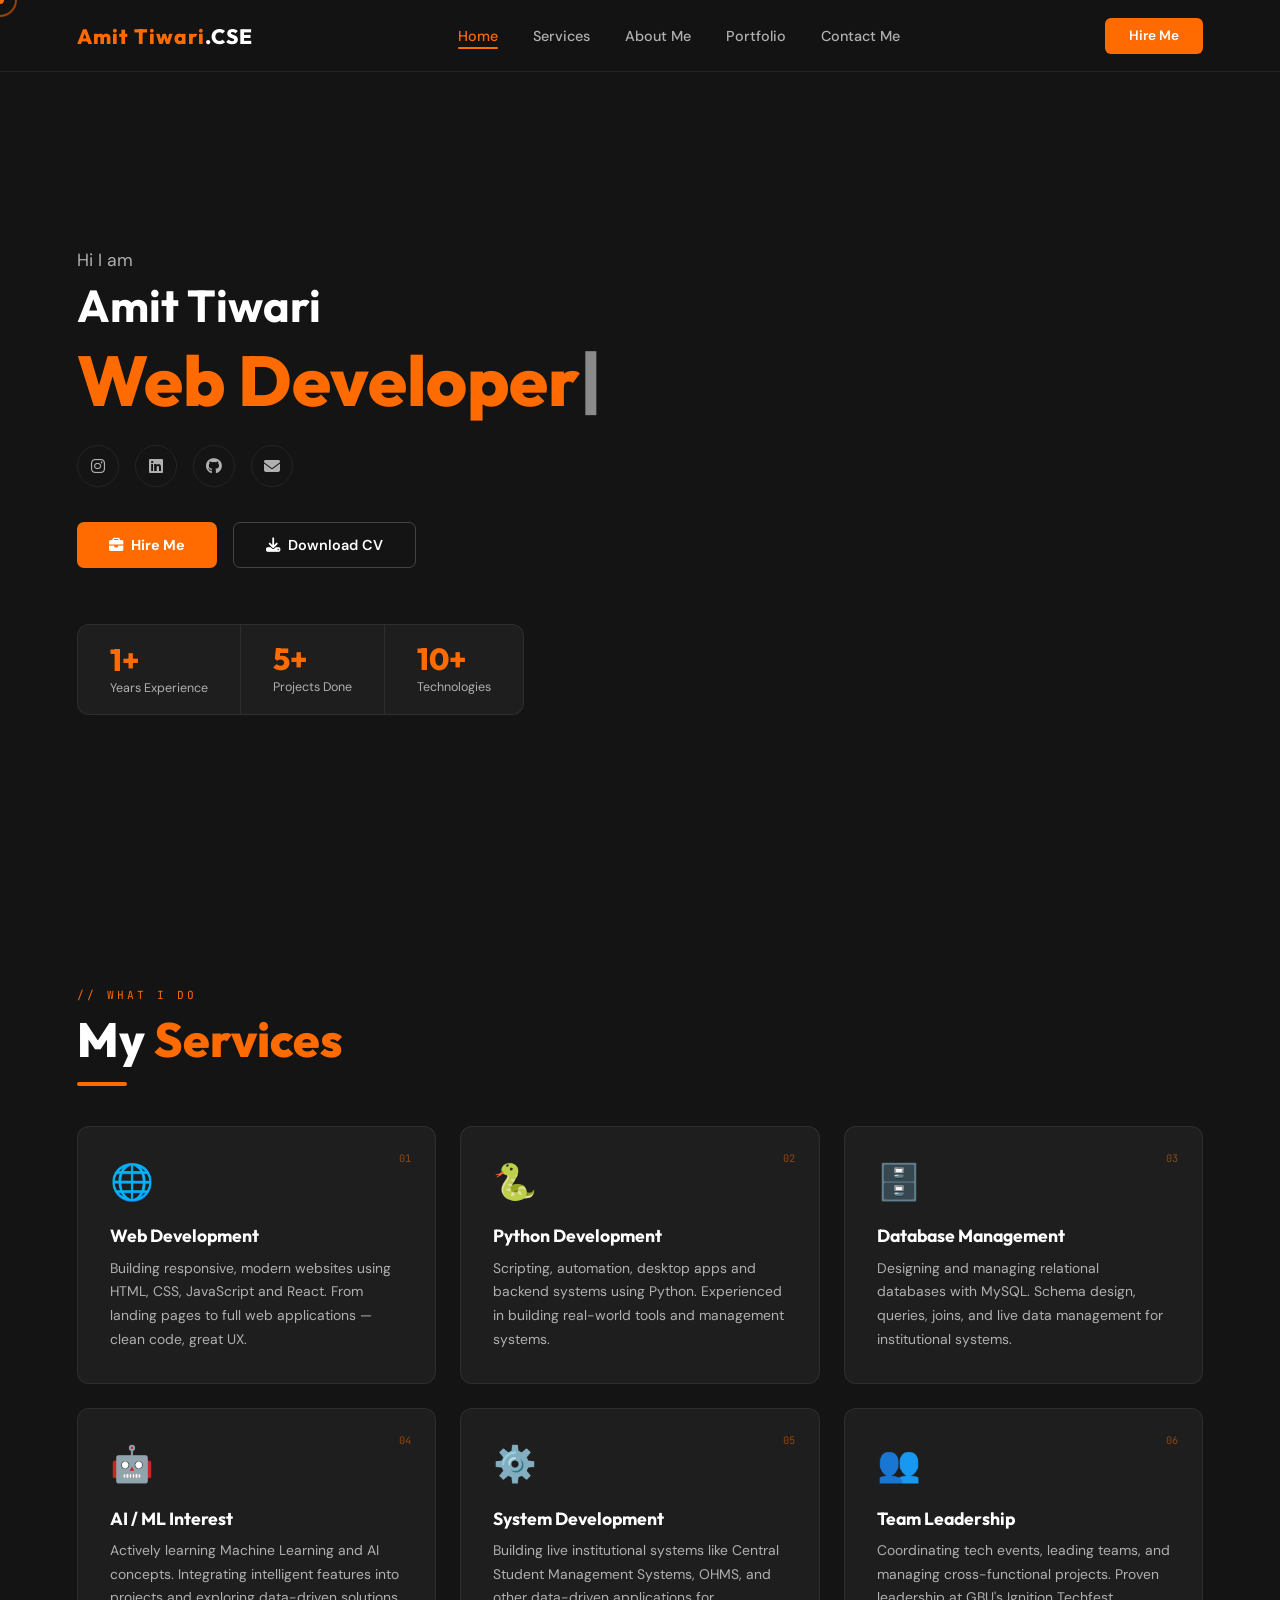
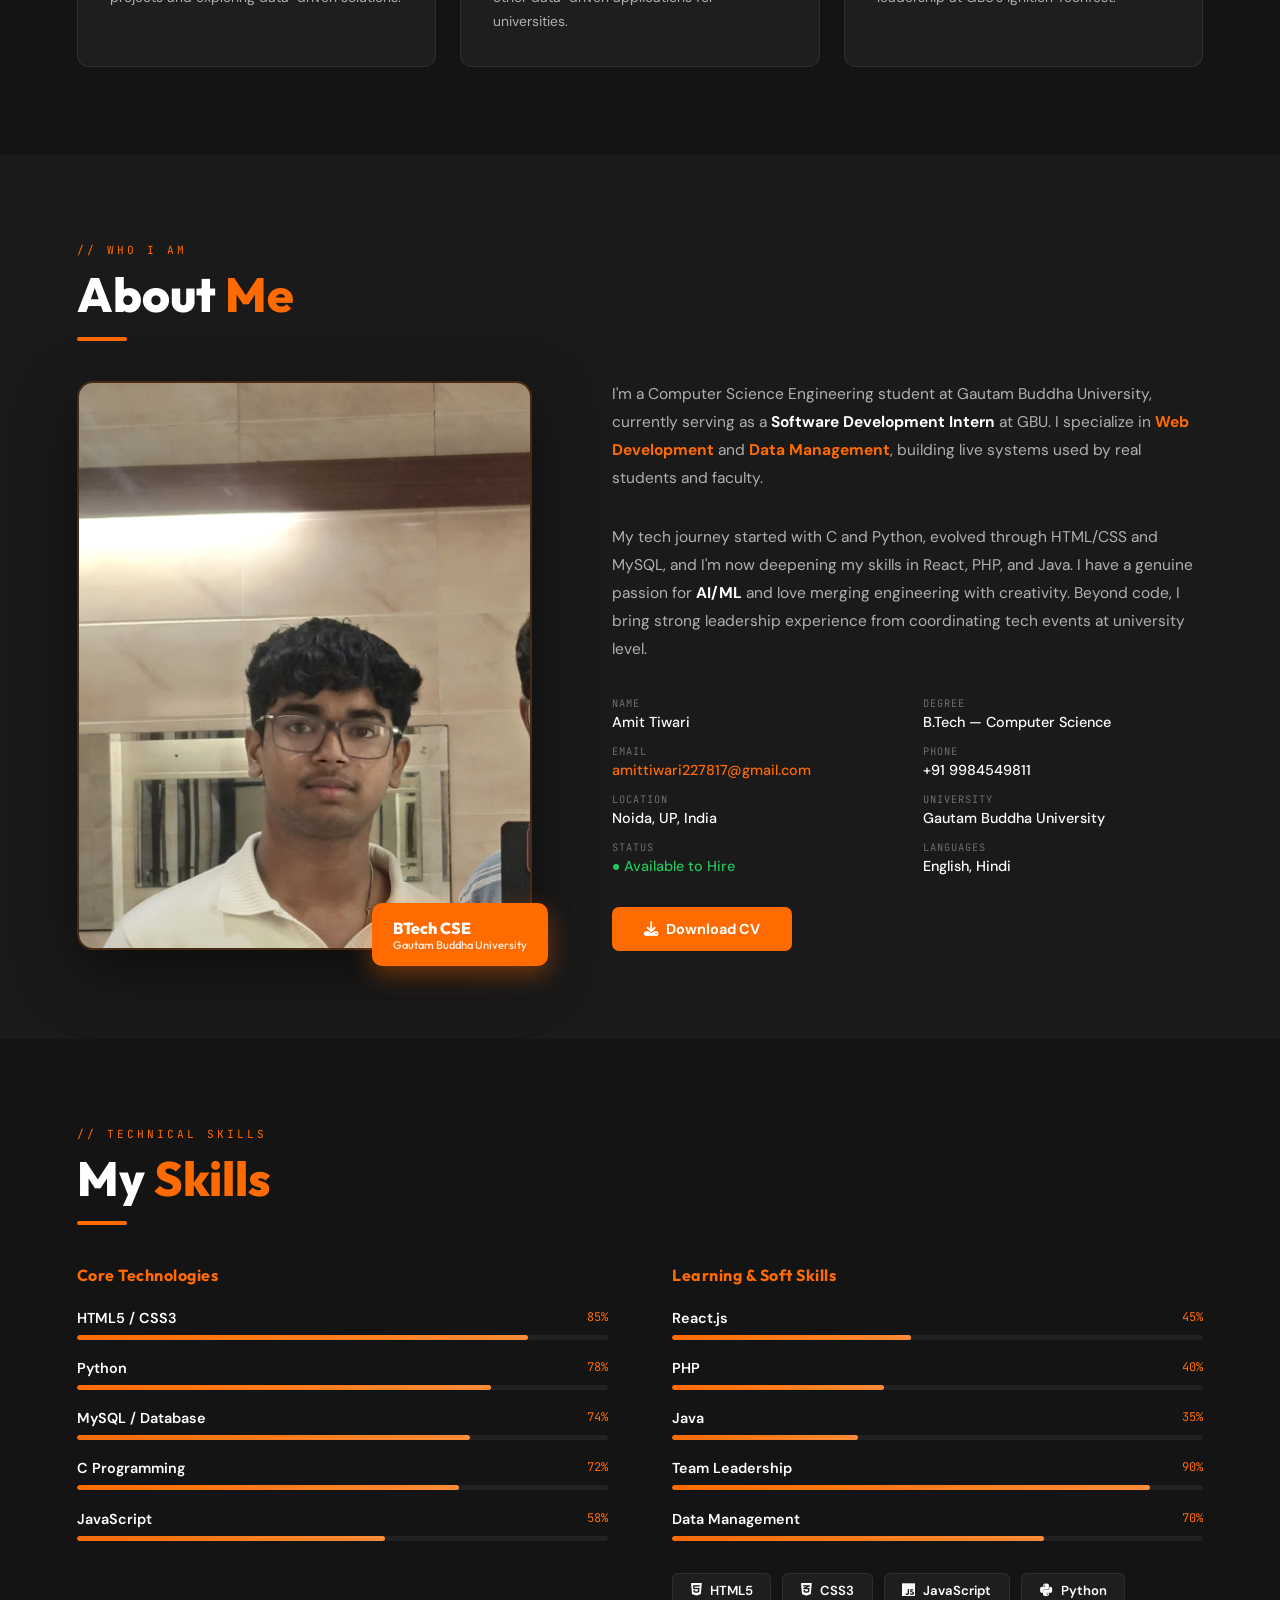
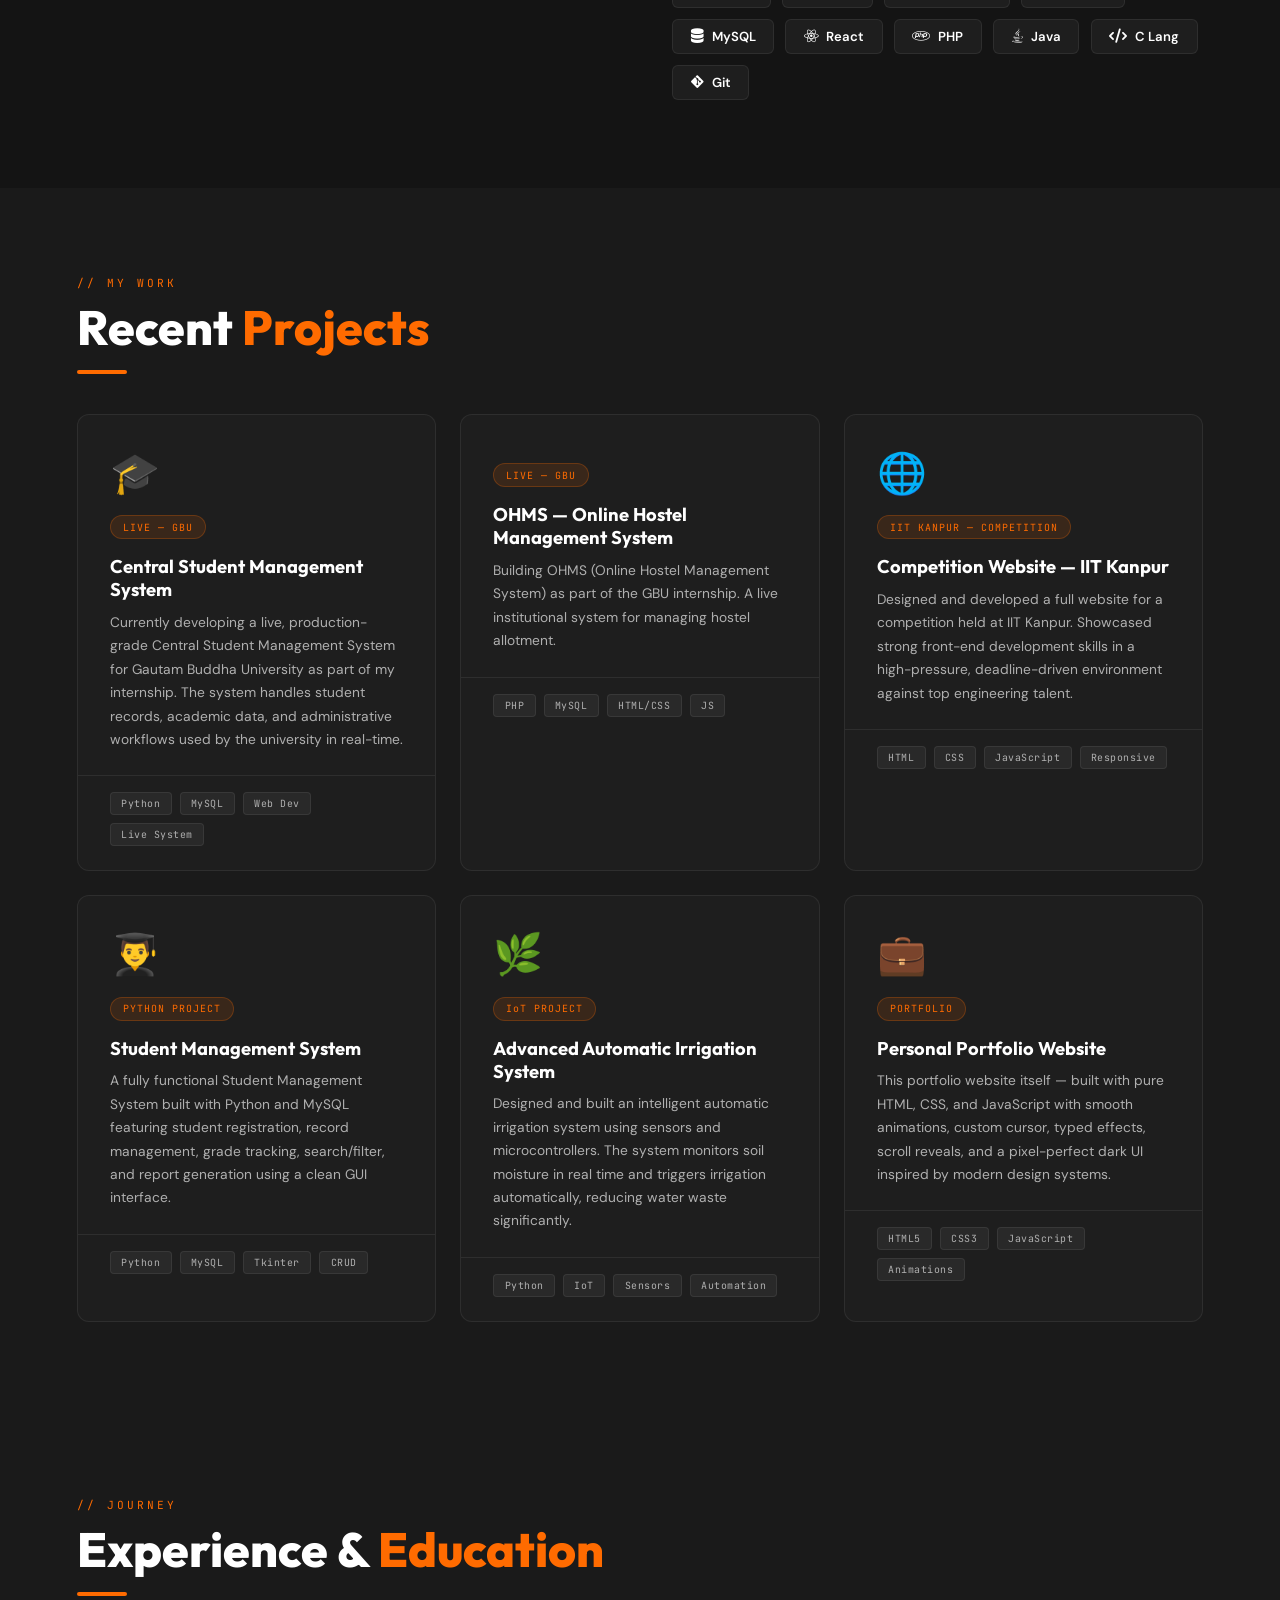
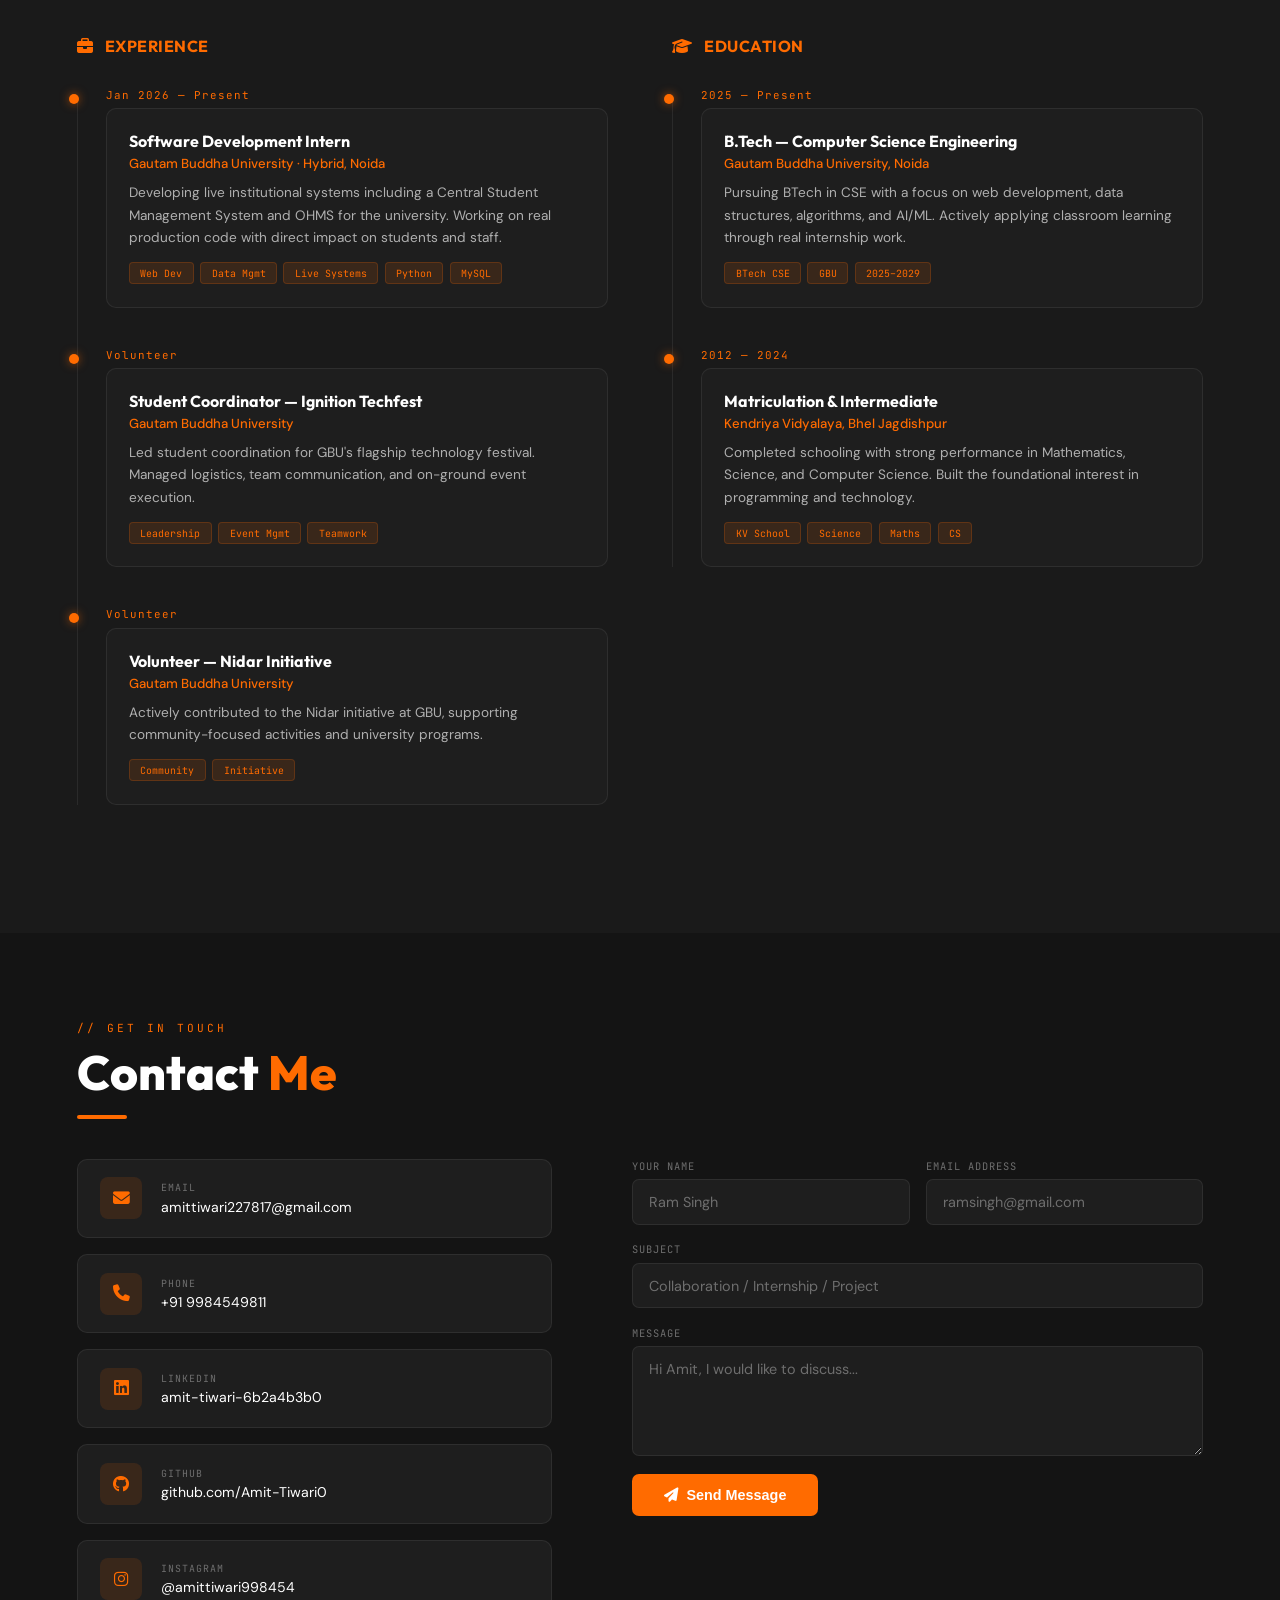
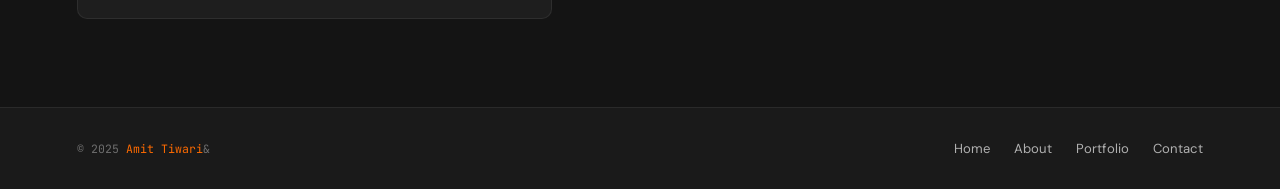
==== commit 46d60a28: "Update index.html" ====
--- a/index.html
+++ b/index.html
@@ -231,9 +231,9 @@
 
     <div class="project-card reveal">
       <div class="project-header">
-        <div class="project-icon">🏥</div>
+        <div class="project-icon"> </div>
         <div class="project-badge">LIVE — GBU</div>
-        <div class="project-title">OHMS — Online Health Management System</div>
+        <div class="project-title">OHMS — Online Hostel Management System</div>
         <div class="project-desc">Building OHMS (Online Hostel Management System) as part of the GBU internship. A live institutional system for managing hostel allotment.</div>
       </div>
       <div class="project-footer">
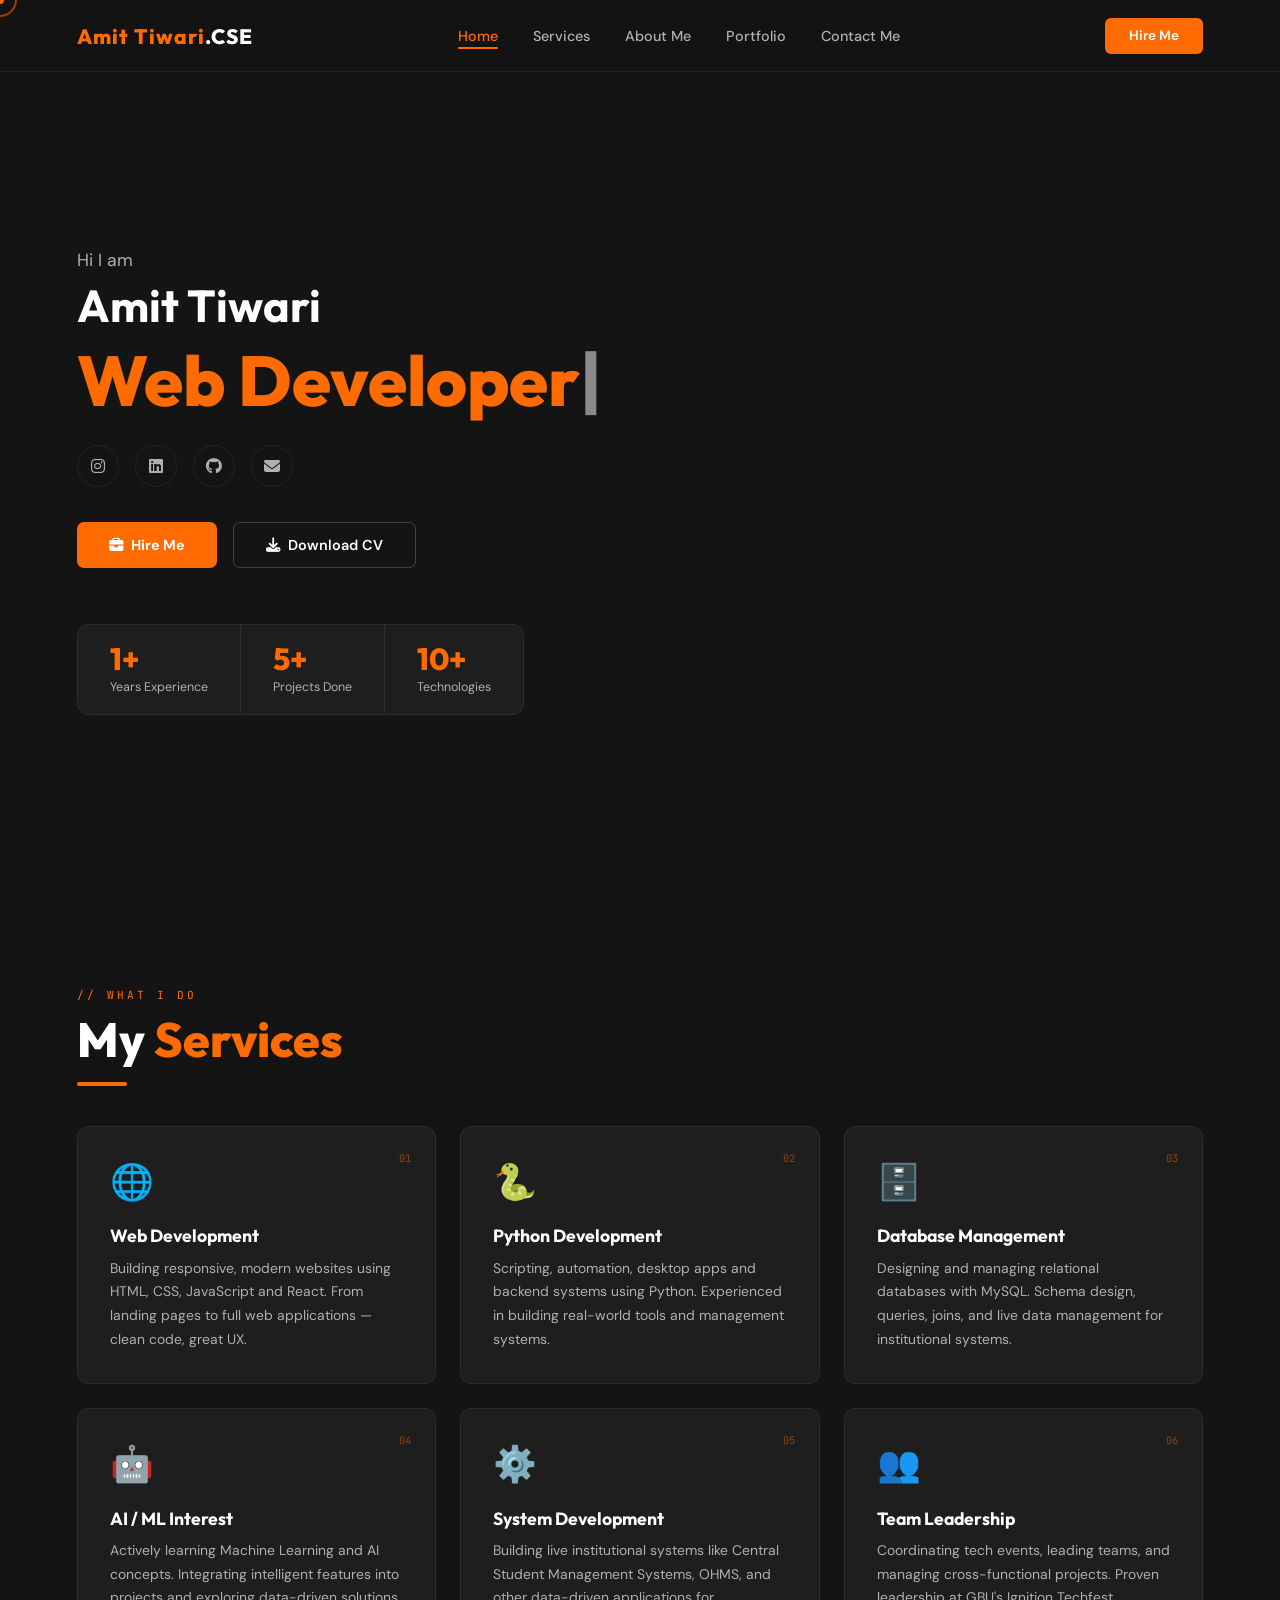
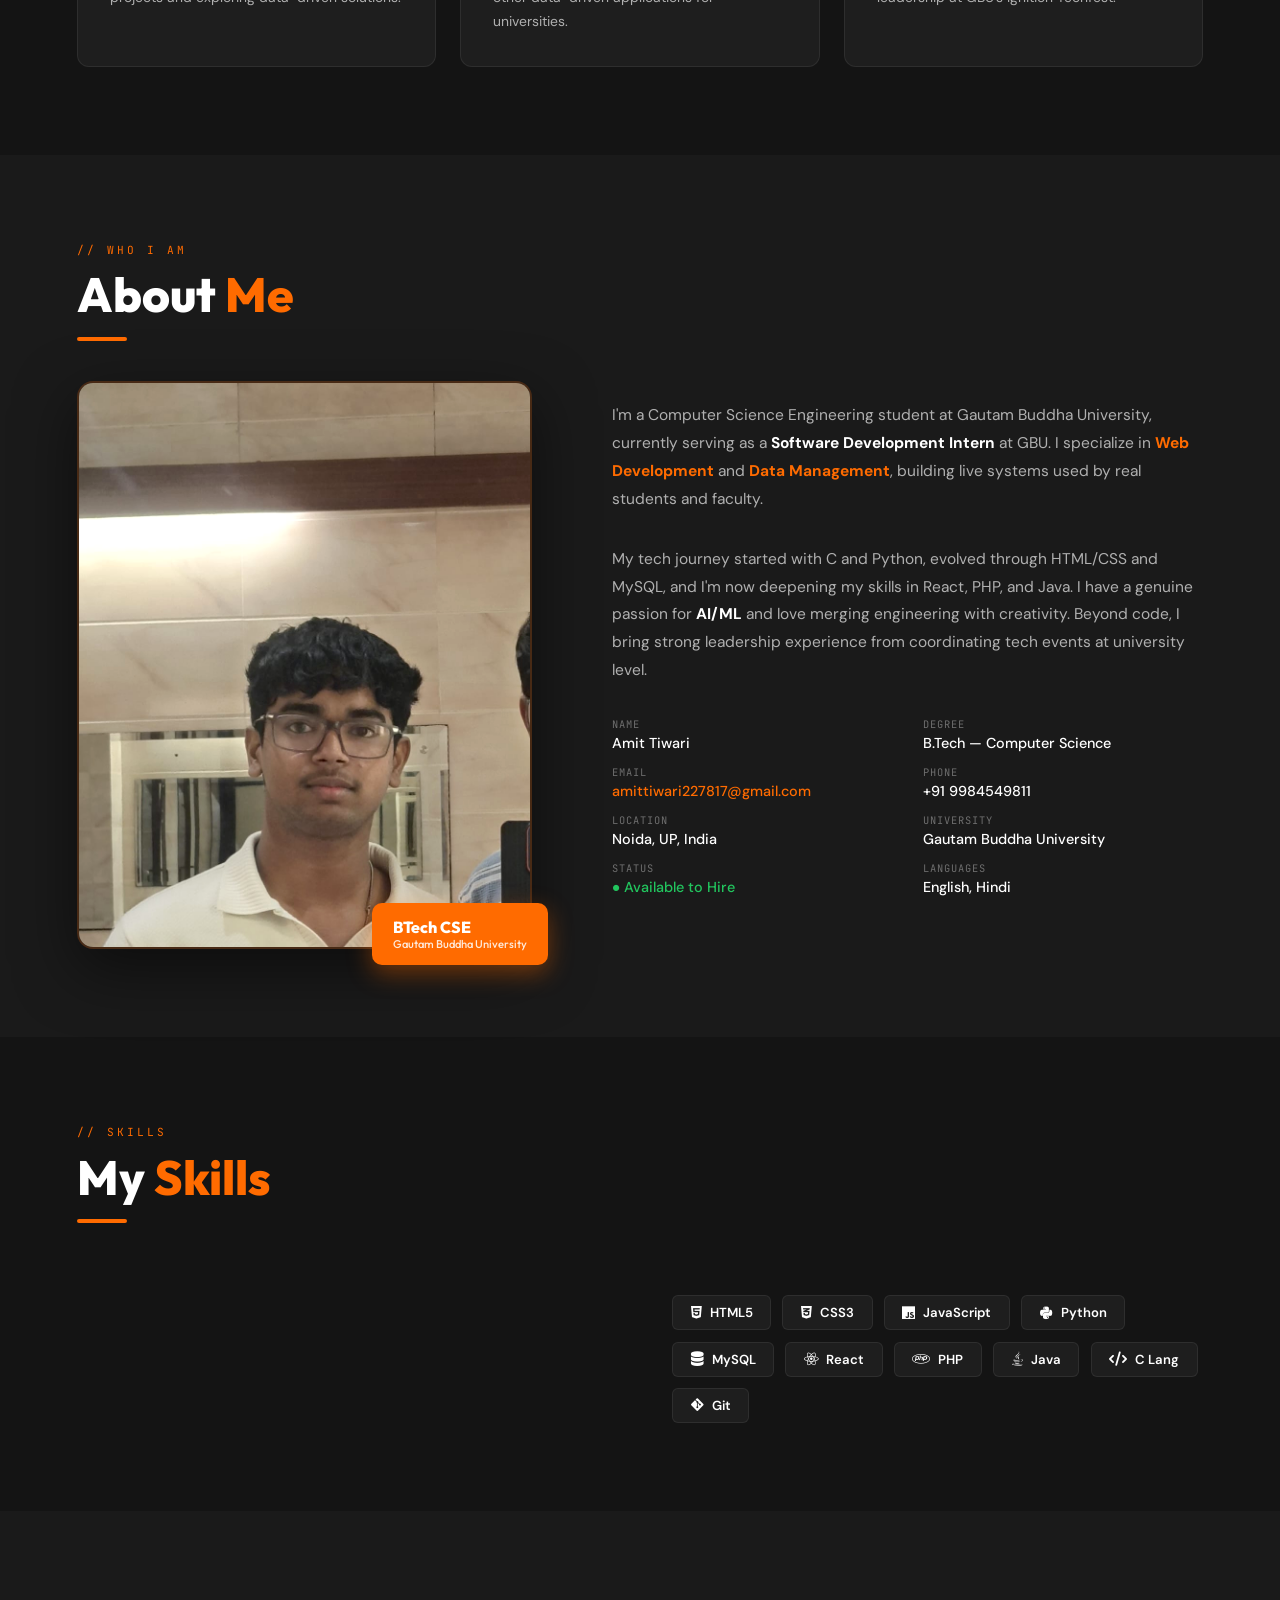
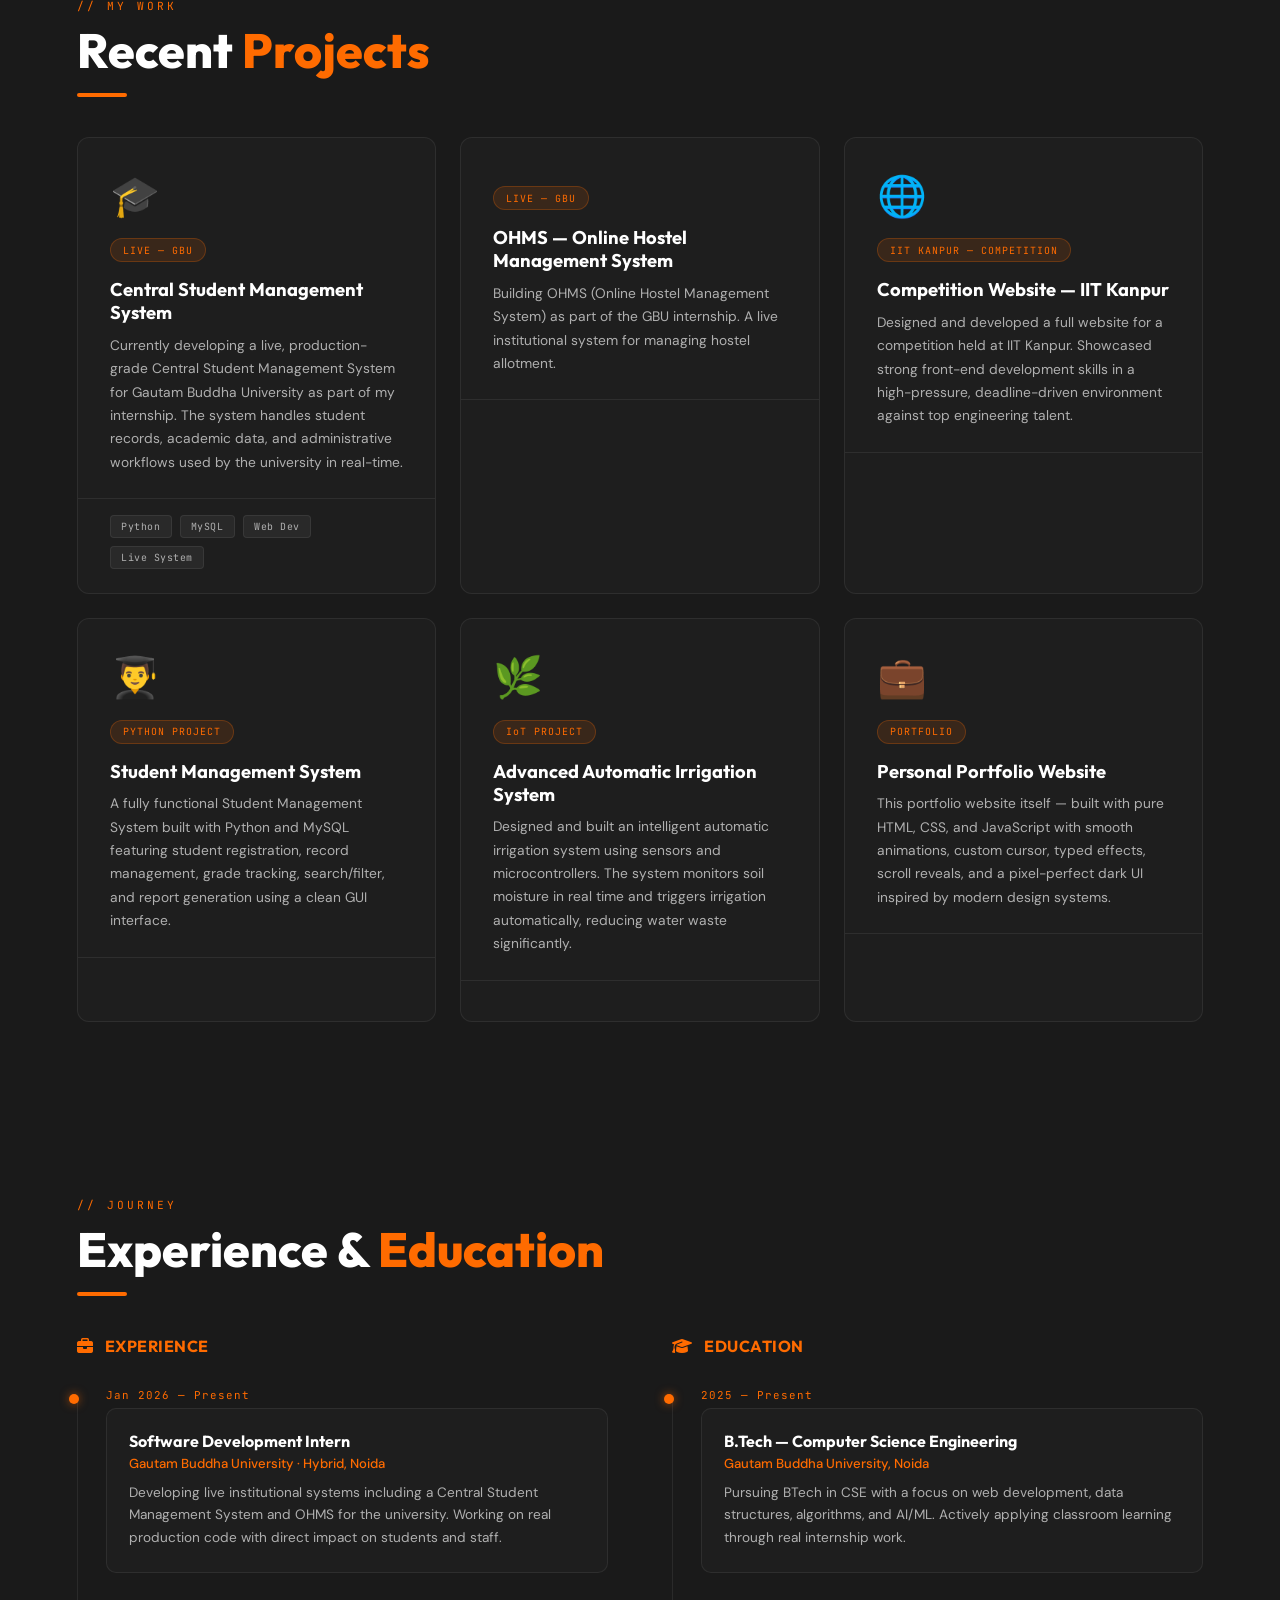
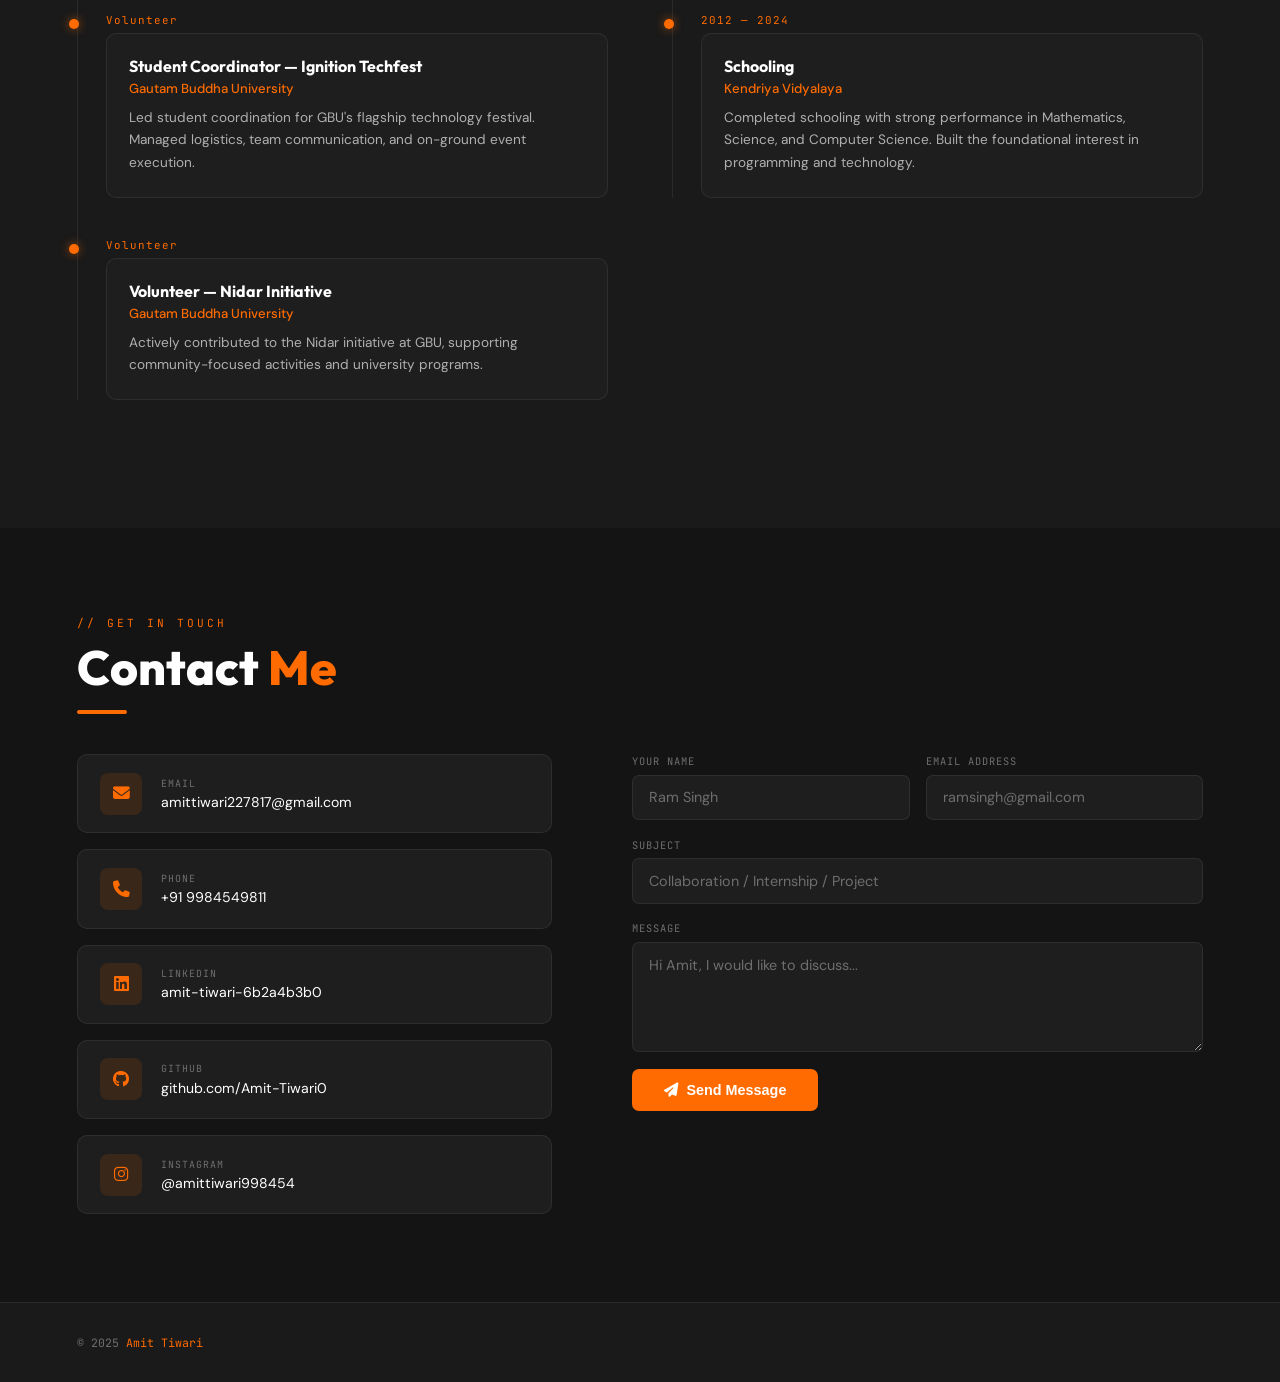
==== commit 5ce1087a: "Update index.html" ====
--- a/index.html
+++ b/index.html
@@ -162,36 +162,18 @@
         <div class="about-info-item"><span class="info-key">Status</span><span class="info-val" style="color:#22c55e">● Available to Hire</span></div>
         <div class="about-info-item"><span class="info-key">Languages</span><span class="info-val">English, Hindi</span></div>
       </div>
-      <a href="[data-uri]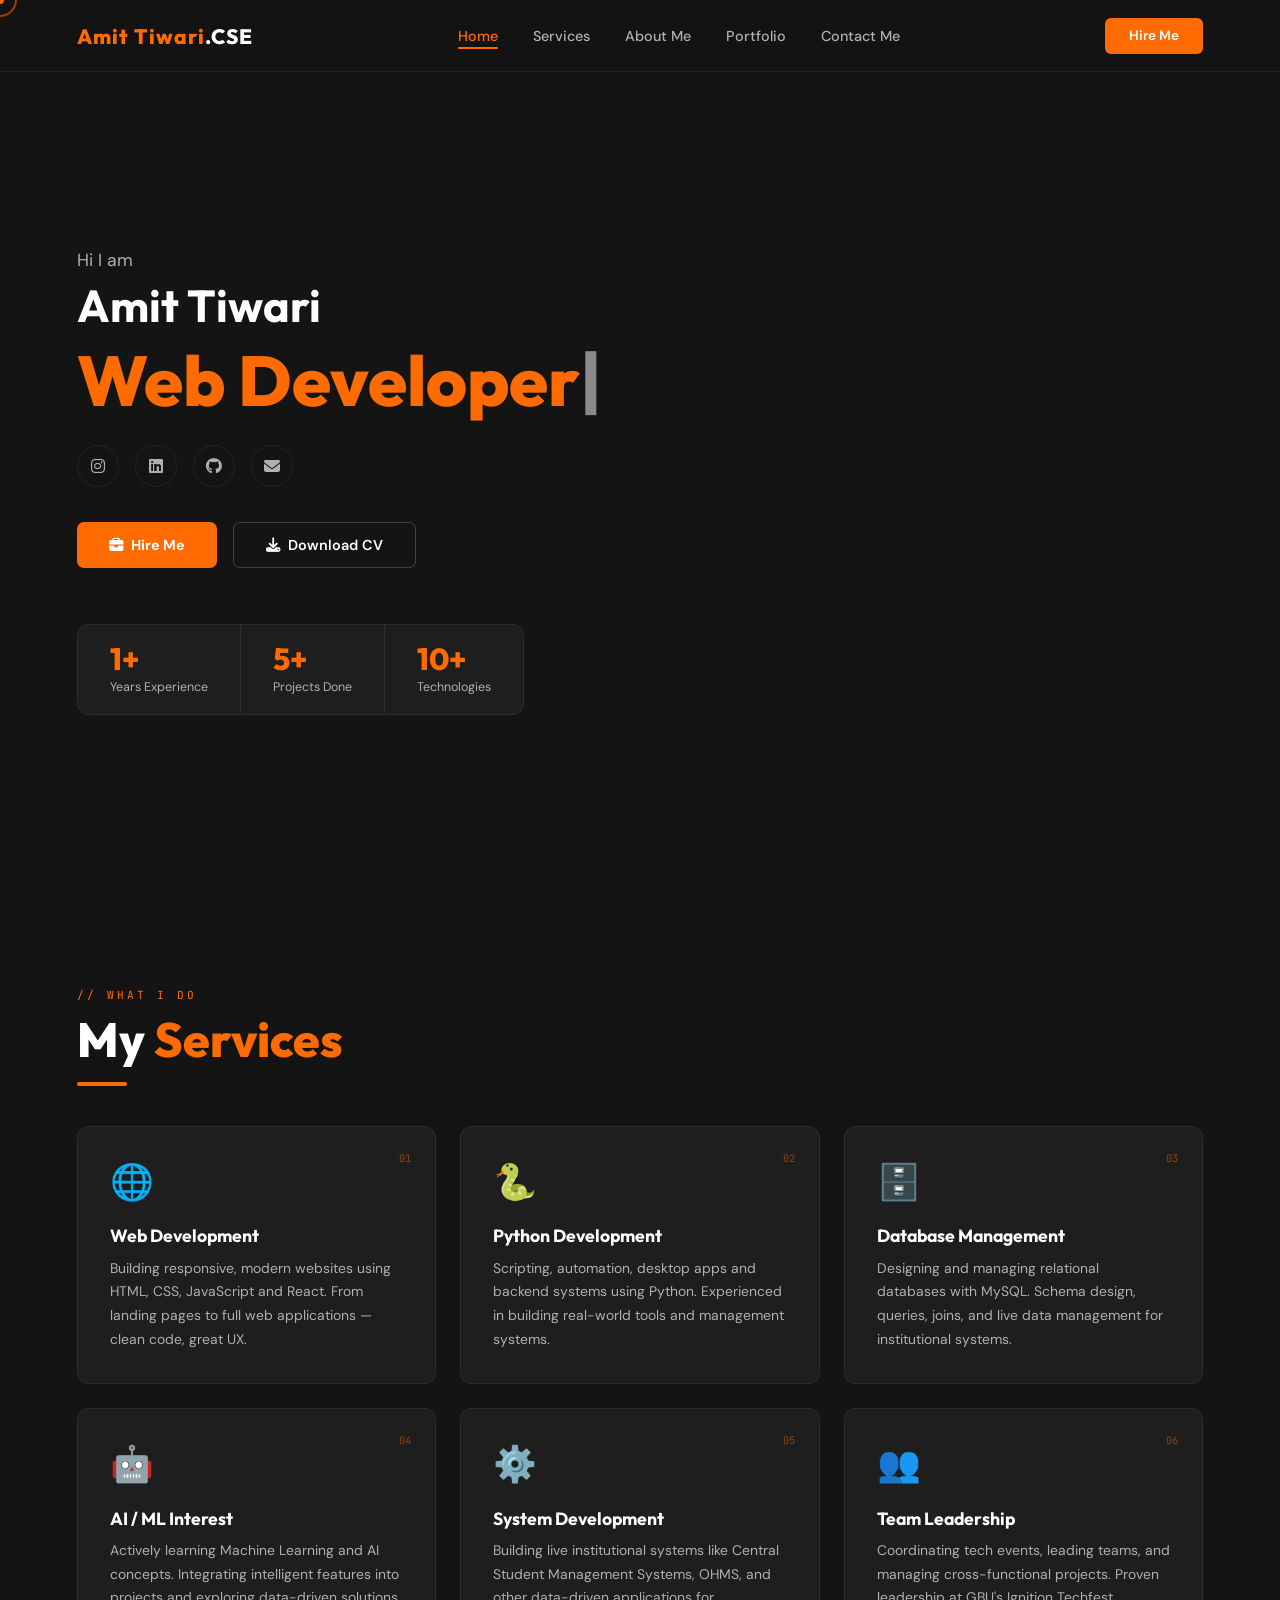
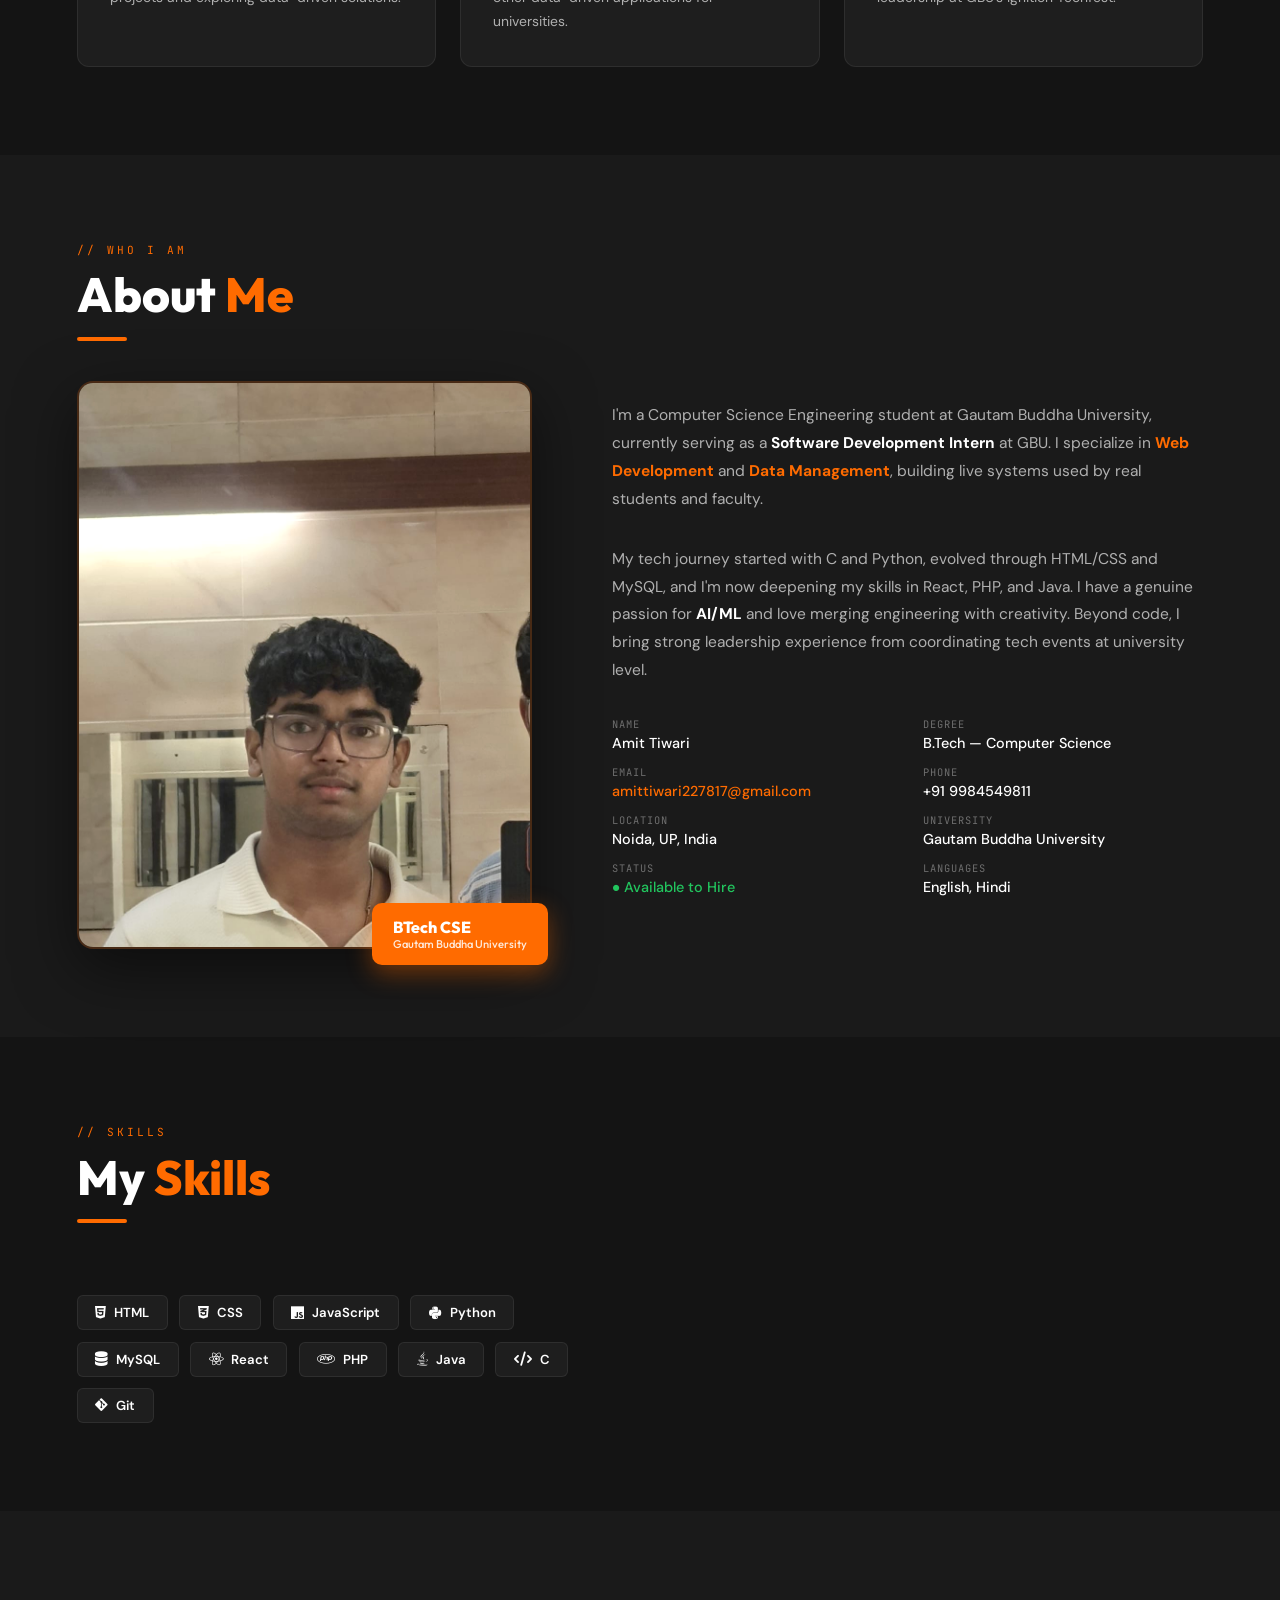
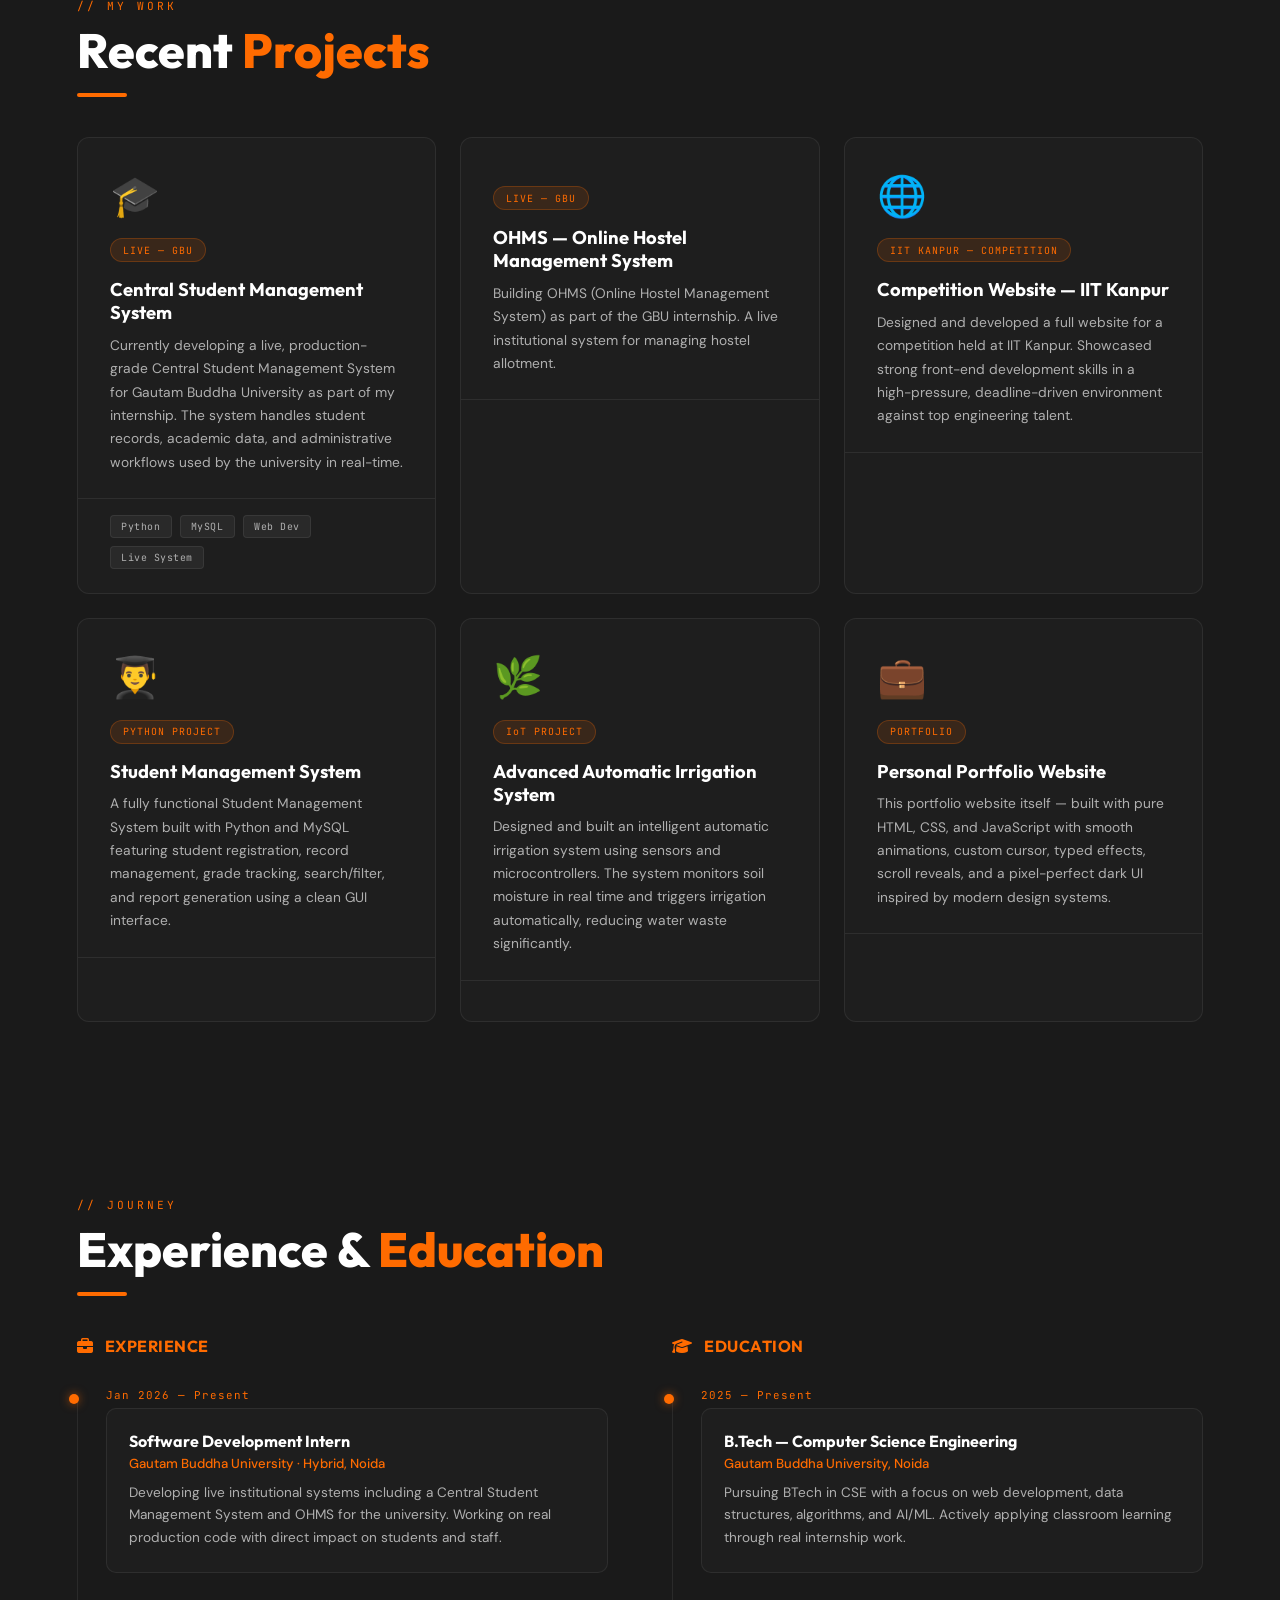
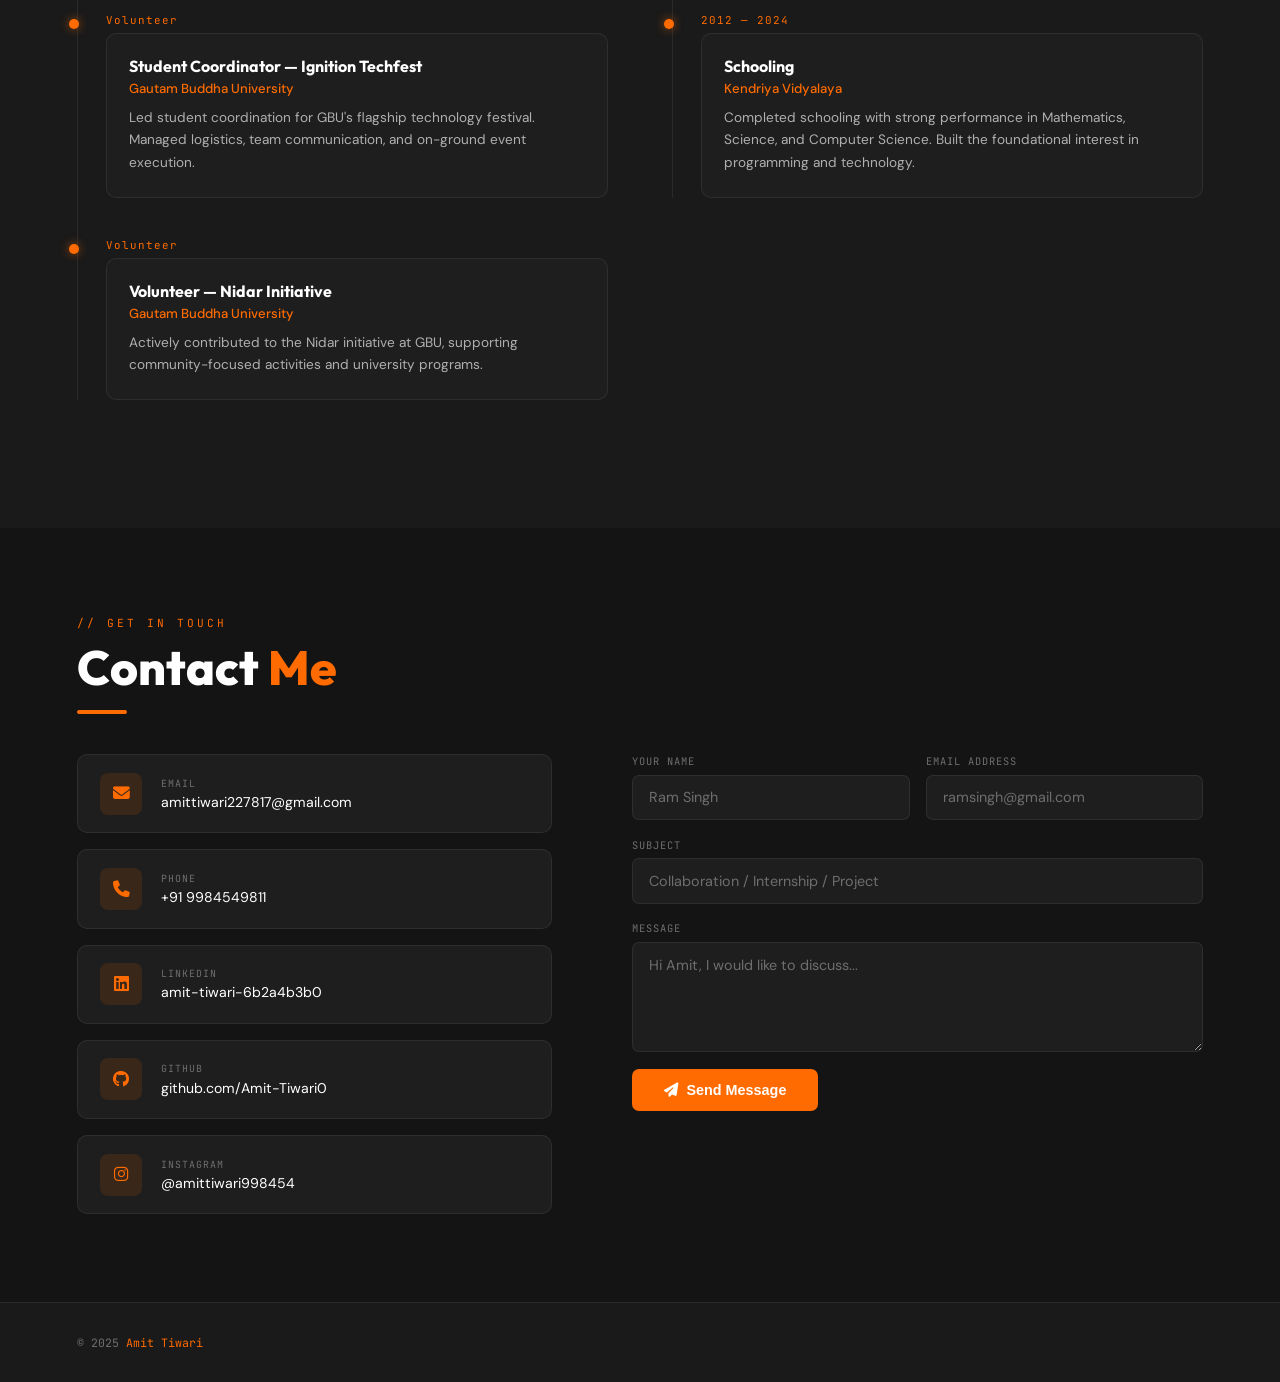
==== commit 700ccbac: "Update index.html" ====
--- a/index.html
+++ b/index.html
@@ -173,18 +173,18 @@
   <div class="orange-bar reveal"></div>
 
   <div class="skills-layout reveal">
-    <div>
-      </div>
+    
+    
       <div class="skills-tags" style="margin-top:2rem">
-        <span class="skills-tag"><i class="fab fa-html5"></i> HTML5</span>
-        <span class="skills-tag"><i class="fab fa-css3-alt"></i> CSS3</span>
+        <span class="skills-tag"><i class="fab fa-html5"></i> HTML</span>
+        <span class="skills-tag"><i class="fab fa-css3-alt"></i> CSS</span>
         <span class="skills-tag"><i class="fab fa-js"></i> JavaScript</span>
         <span class="skills-tag"><i class="fab fa-python"></i> Python</span>
         <span class="skills-tag"><i class="fas fa-database"></i> MySQL</span>
         <span class="skills-tag"><i class="fab fa-react"></i> React</span>
         <span class="skills-tag"><i class="fab fa-php"></i> PHP</span>
         <span class="skills-tag"><i class="fab fa-java"></i> Java</span>
-        <span class="skills-tag"><i class="fas fa-code"></i> C Lang</span>
+        <span class="skills-tag"><i class="fas fa-code"></i> C</span>
         <span class="skills-tag"><i class="fab fa-git-alt"></i> Git</span>
       </div>
     </div>
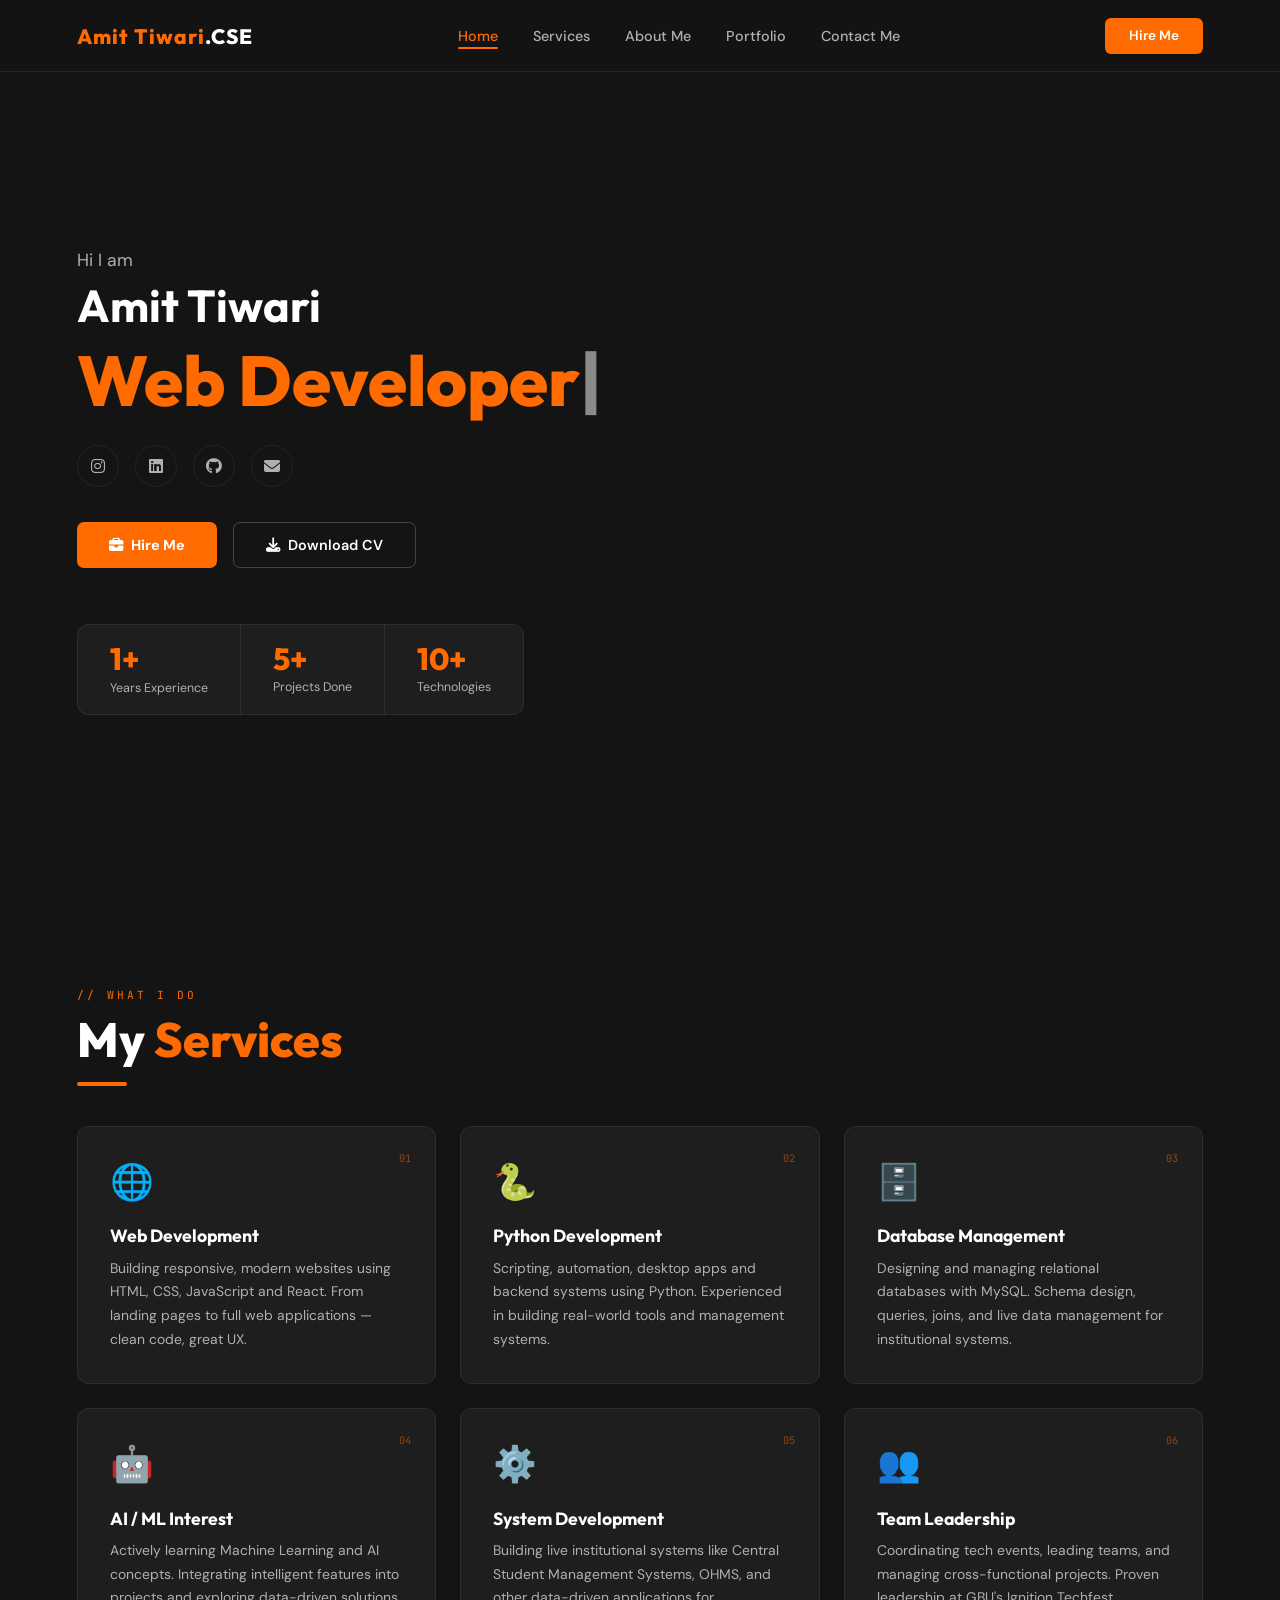
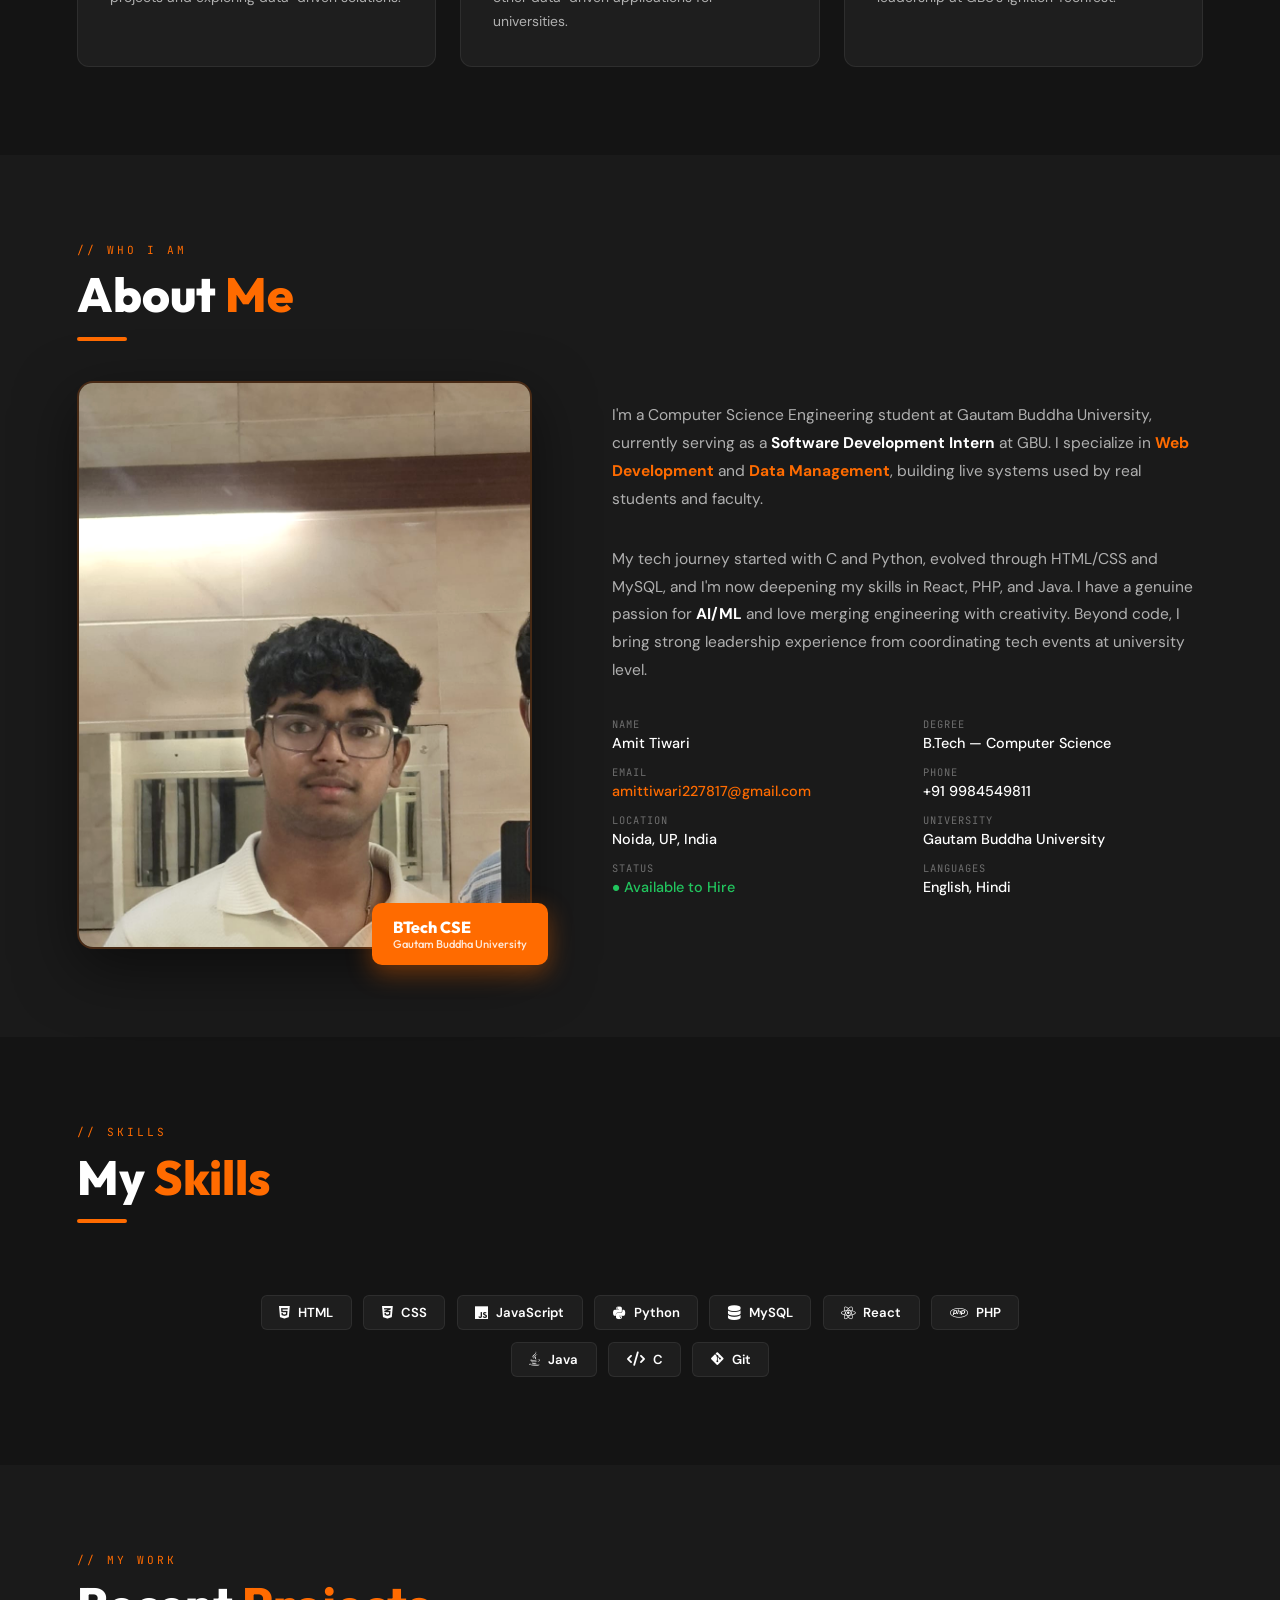
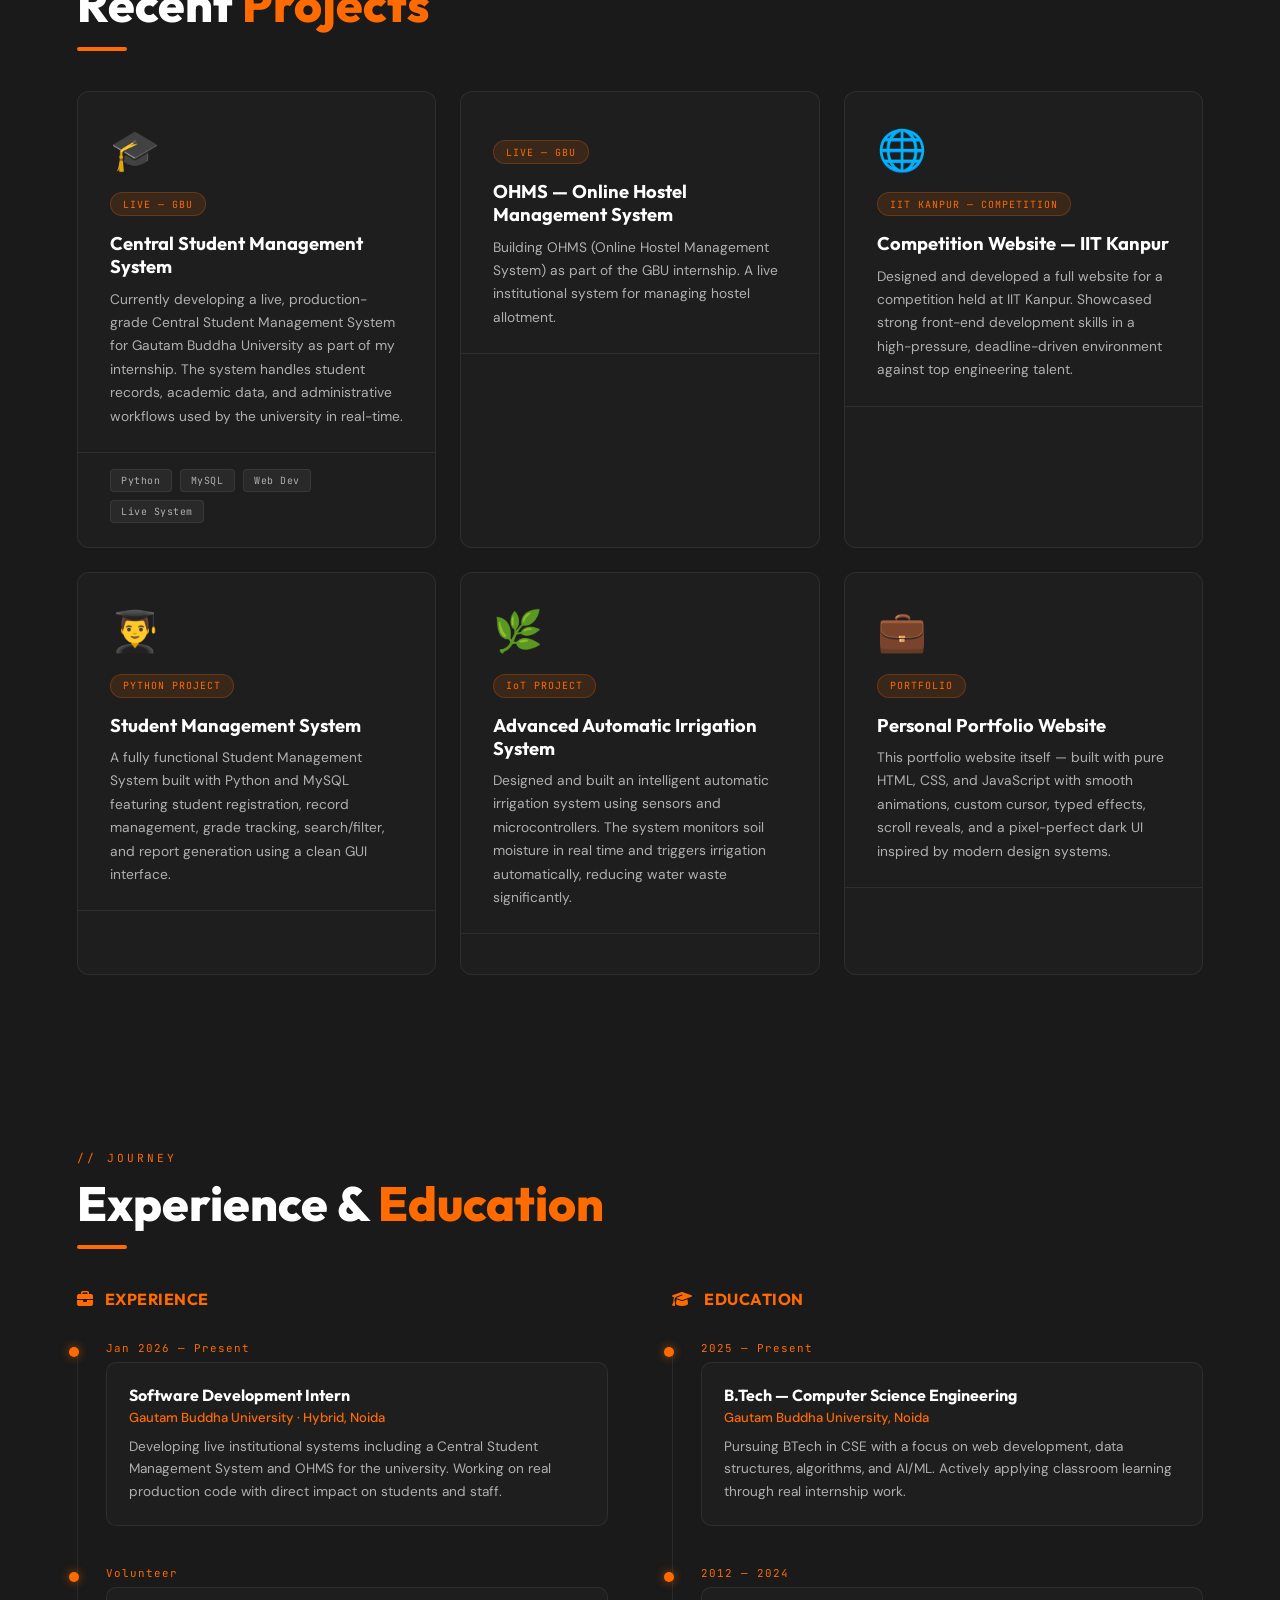
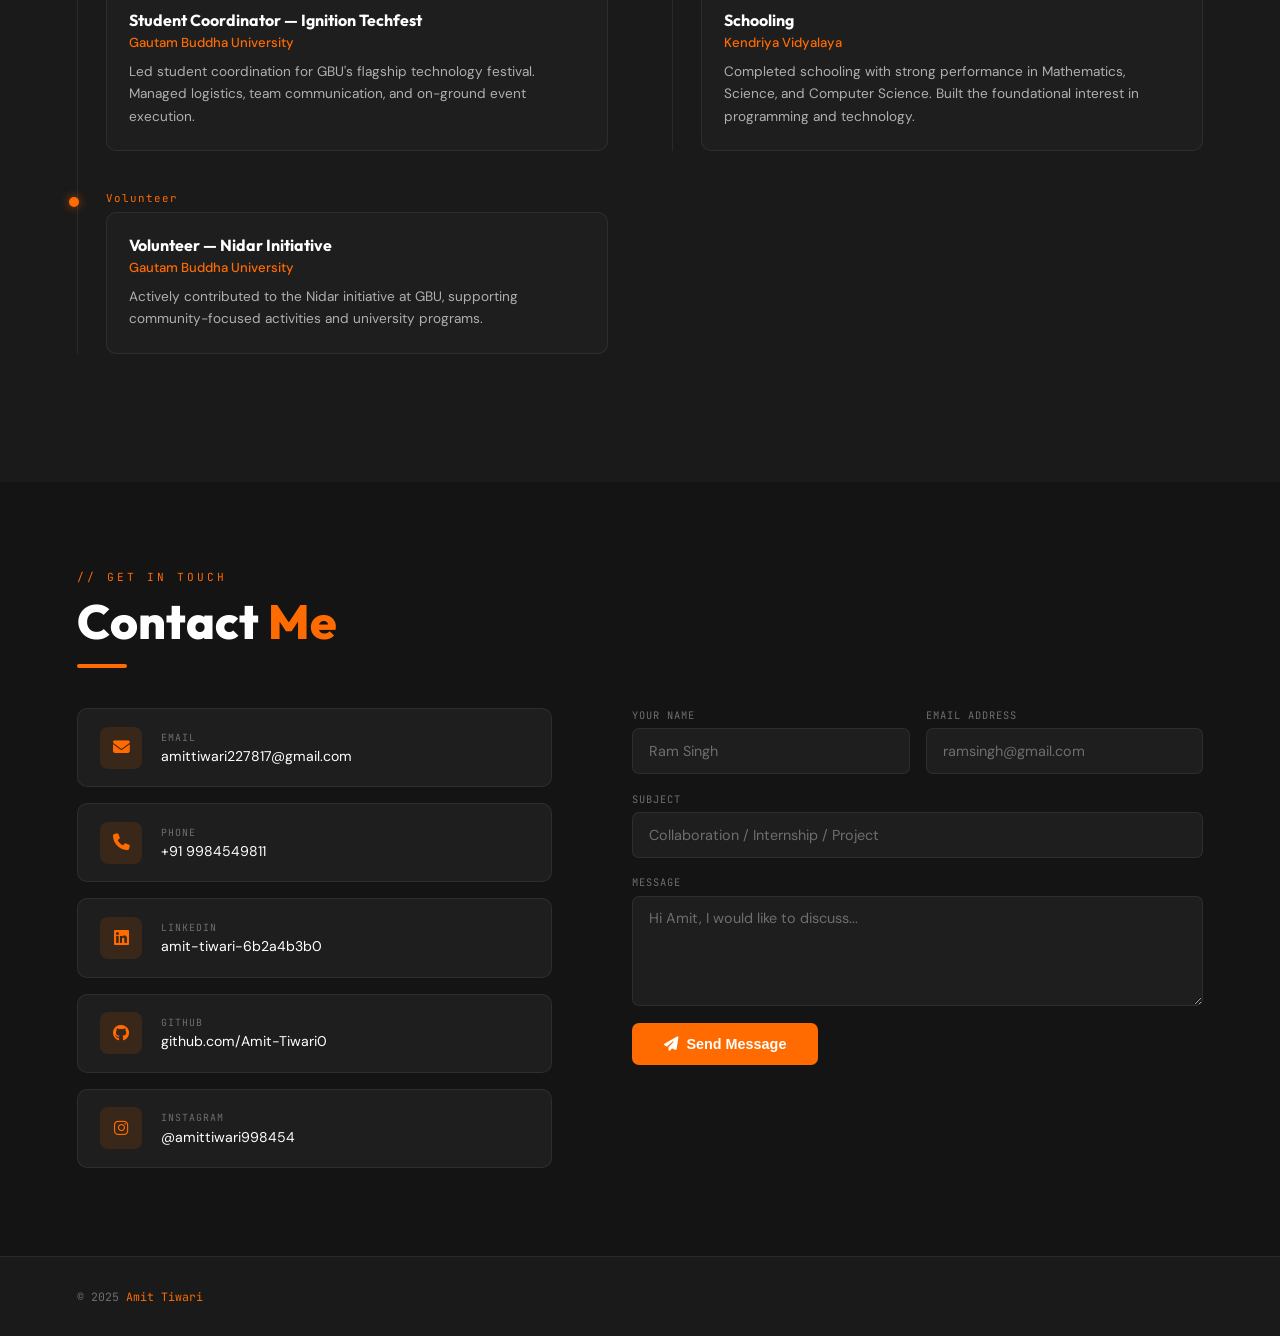
==== commit ff9e8df2: "Update index.html" ====
--- a/index.html
+++ b/index.html
@@ -9,9 +9,7 @@
   <link rel="stylesheet" href="style.css"/>
 </head>
 <body>
-<!-- CURSOR -->
-<div class="cursor-dot"></div>
-<div class="cursor-ring"></div>
+
 
 <!-- NAVBAR -->
 <nav id="navbar">
--- a/style.css
+++ b/style.css
@@ -23,10 +23,7 @@
 html { scroll-behavior: smooth; }
 body { background: var(--bg); color: var(--text); font-family: var(--font-body); overflow-x: hidden; cursor: none; }
 
-/* ===== CUSTOM CURSOR ===== */
-.cursor-dot  { position:fixed; width:8px; height:8px; background:var(--orange); border-radius:50%; pointer-events:none; z-index:9999; transform:translate(-50%,-50%); transition:transform .1s; }
-.cursor-ring { position:fixed; width:34px; height:34px; border:2px solid var(--orange); border-radius:50%; pointer-events:none; z-index:9998; transform:translate(-50%,-50%); transition:all .15s ease; opacity:.55; }
-.cursor-ring.hovered { transform:translate(-50%,-50%) scale(1.7); opacity:.9; border-color:var(--orange2); }
+
 
 /* ===== SCROLLBAR ===== */
 ::-webkit-scrollbar { width:4px; }
@@ -292,24 +289,46 @@
 
 /* ===== SKILLS ===== */
 #skills { }
-.skills-layout { display:grid; grid-template-columns:1fr 1fr; gap:4rem; margin-top:1rem; }
-.skill-category-title { font-family:var(--font-head); font-size:1rem; font-weight:700; color:var(--orange); margin-bottom:1.5rem; letter-spacing:.5px; }
-.skill-items { display:flex; flex-direction:column; gap:1.2rem; }
-.skill-item { }
-.skill-top { display:flex; justify-content:space-between; margin-bottom:.5rem; }
-.skill-name-text { font-size:.9rem; font-weight:600; }
-.skill-pct { font-family:var(--font-mono); font-size:.75rem; color:var(--orange); }
-.skill-bar-bg { height:5px; background:rgba(255,255,255,.06); border-radius:3px; overflow:hidden; }
-.skill-bar-fill { height:100%; background:linear-gradient(90deg,var(--orange),var(--orange2)); border-radius:3px; width:0; transition:width 1.4s cubic-bezier(.4,0,.2,1); }
-
-.skills-tags { display:flex; flex-wrap:wrap; gap:.7rem; margin-top:1.5rem; }
+
+.skills-layout {
+    display: flex;
+    justify-content: center;
+    align-items: center;
+    margin-top: 1rem;
+    width: 100%;
+}
+
+.skills-tags {
+    display: flex;
+    flex-wrap: wrap;
+    justify-content: center;
+    gap: .7rem;
+    margin-top: 1.5rem;
+    max-width: 800px;
+}
+
 .skills-tag {
-  padding:.5rem 1.1rem; border-radius:6px; font-size:.82rem; font-weight:600;
-  background:var(--surface); border:1px solid var(--border);
-  display:flex; align-items:center; gap:.5rem; transition:var(--transition);
-}
-.skills-tag:hover { border-color:var(--orange); color:var(--orange); transform:translateY(-2px); }
-.skills-tag i { font-size:.9rem; }
+    padding: .5rem 1.1rem;
+    border-radius: 6px;
+    font-size: .82rem;
+    font-weight: 600;
+    background: var(--surface);
+    border: 1px solid var(--border);
+    display: flex;
+    align-items: center;
+    gap: .5rem;
+    transition: var(--transition);
+}
+
+.skills-tag:hover {
+    border-color: var(--orange);
+    color: var(--orange);
+    transform: translateY(-2px);
+}
+
+.skills-tag i {
+    font-size: .9rem;
+}
 
 /* ===== EXPERIENCE ===== */
 #experience { background:var(--bg2); }
